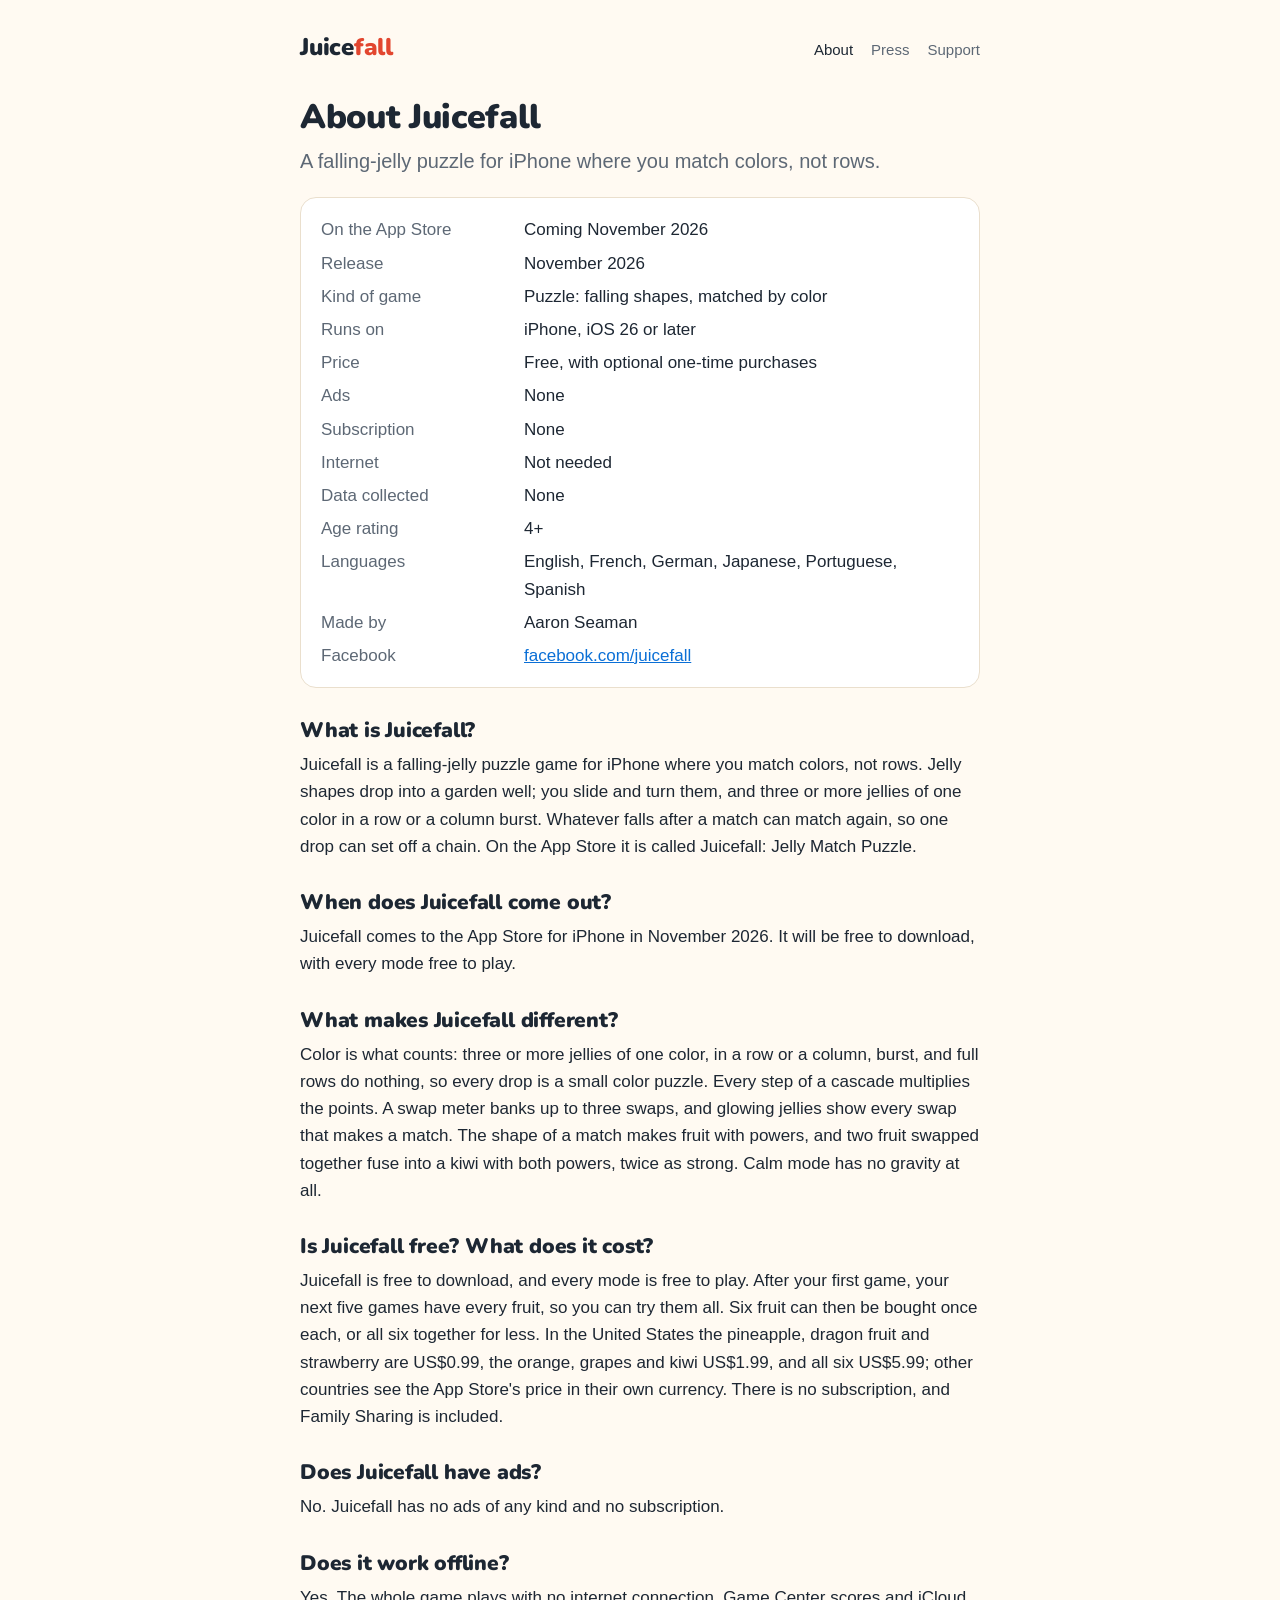
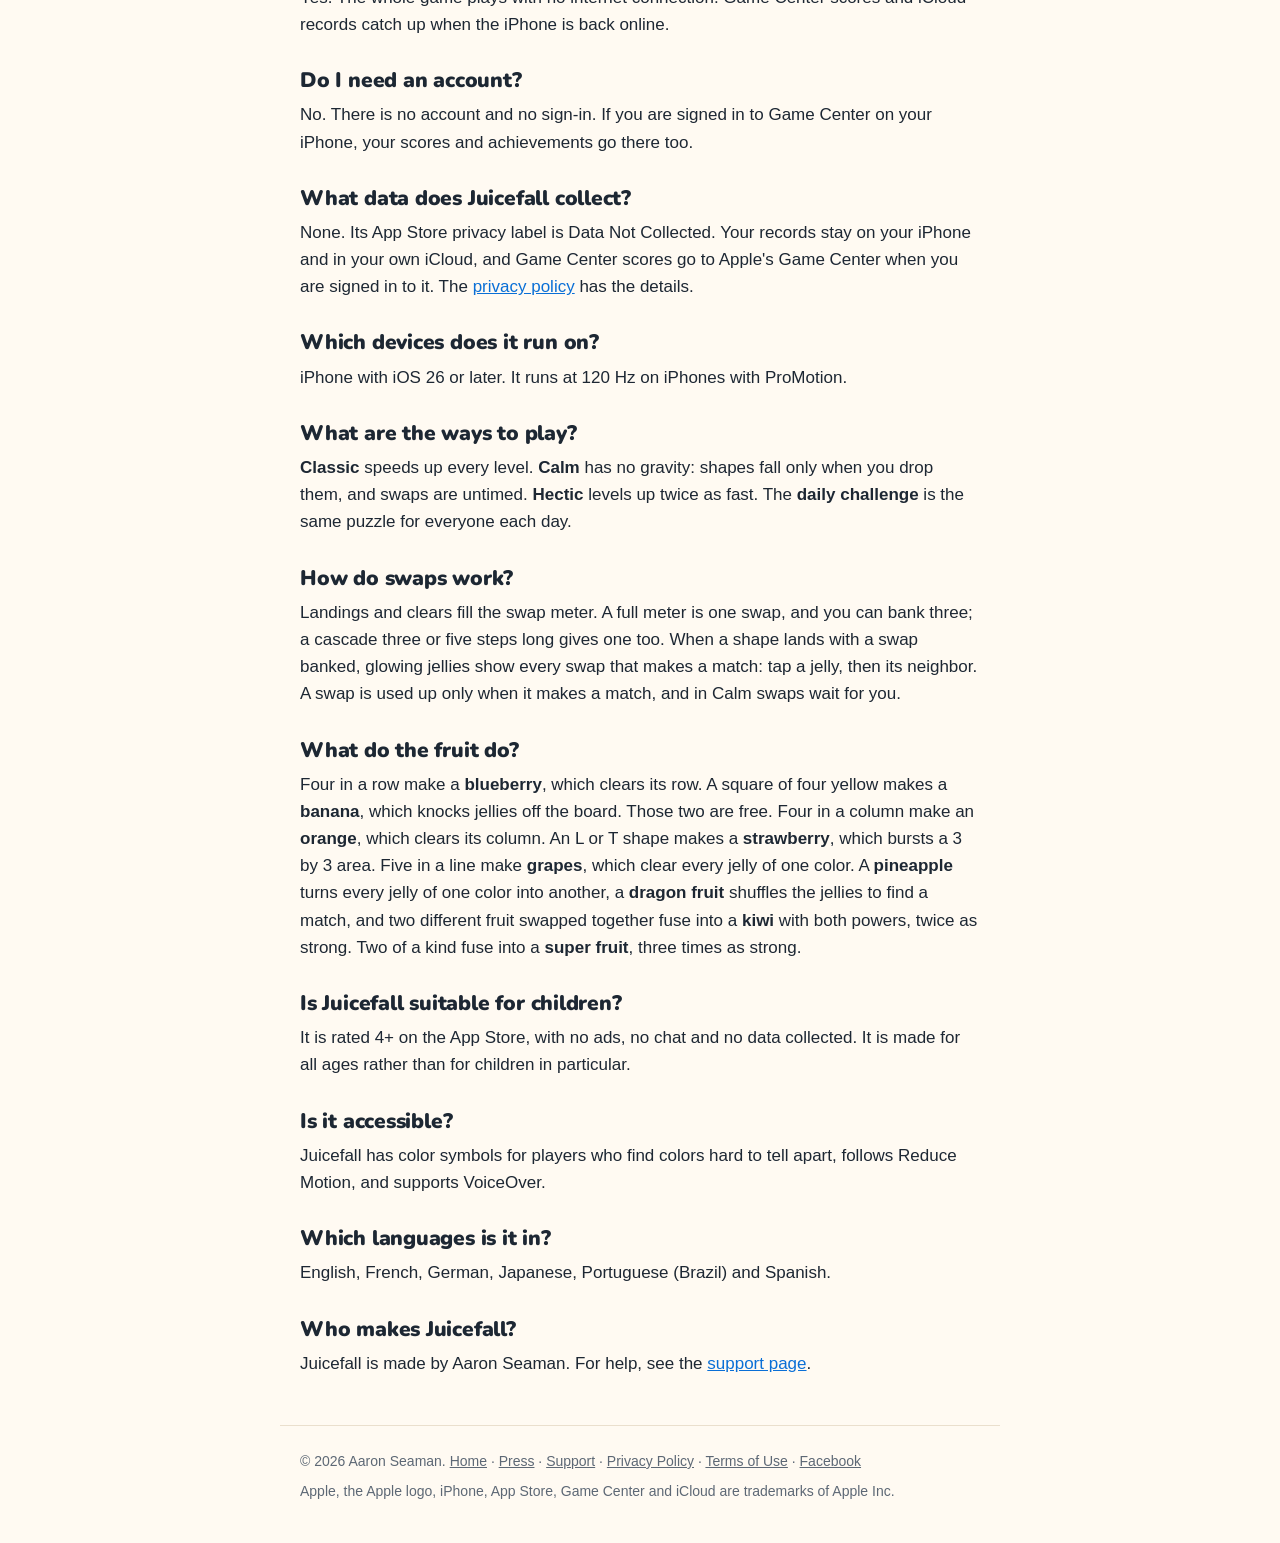
==== about.html @ 76c12485 "The Facebook Page, facebook.com/juicefall: in every footer, the fact sheets, llms.txt and the home p" ====
<!doctype html>
<html lang="en">
<head>
<meta charset="utf-8">
<meta name="viewport" content="width=device-width, initial-scale=1">
<title>About Juicefall: questions and answers</title>
<meta name="description" content="What Juicefall is, how it plays, when it comes out and what it costs: a falling-jelly puzzle for iPhone, coming November 2026. No ads, no subscription, no account, no data collected.">
<link rel="canonical" href="https://juicefall.com/about.html">
<meta name="apple-itunes-app" content="app-id=6823235878">
<meta property="og:type" content="article">
<meta property="og:site_name" content="Juicefall">
<meta property="og:title" content="About Juicefall: questions and answers">
<meta property="og:description" content="A falling-jelly puzzle for iPhone where you match colors, not rows. Free, no ads, no subscription, plays offline.">
<meta property="og:url" content="https://juicefall.com/about.html">
<meta property="og:image" content="https://juicefall.com/img/og.jpg">
<meta name="twitter:card" content="summary_large_image">
<link rel="icon" type="image/png" href="favicon.png">
<link rel="apple-touch-icon" href="apple-touch-icon.png">
<link rel="stylesheet" href="style.css">
<script type="application/ld+json">
{
  "@context": "https://schema.org",
  "@type": "FAQPage",
  "mainEntity": [
    { "@type": "Question", "name": "What is Juicefall?", "acceptedAnswer": { "@type": "Answer", "text": "Juicefall is a falling-jelly puzzle game for iPhone where you match colors, not rows. Jelly shapes drop into a garden well; you slide and turn them, and three or more jellies of one color in a row or a column burst. Whatever falls after a match can match again, so one drop can set off a chain. On the App Store it is called Juicefall: Jelly Match Puzzle." } },
    { "@type": "Question", "name": "When does Juicefall come out?", "acceptedAnswer": { "@type": "Answer", "text": "Juicefall comes to the App Store for iPhone in November 2026. It will be free to download, with every mode free to play." } },
    { "@type": "Question", "name": "What makes Juicefall different?", "acceptedAnswer": { "@type": "Answer", "text": "Color is what counts: three or more jellies of one color, in a row or a column, burst, and full rows do nothing, so every drop is a small color puzzle. Every step of a cascade multiplies the points. A swap meter banks up to three swaps, and glowing jellies show every swap that makes a match. The shape of a match makes fruit with powers, and two fruit swapped together fuse into a kiwi with both powers, twice as strong. Calm mode has no gravity at all." } },
    { "@type": "Question", "name": "Is Juicefall free? What does it cost?", "acceptedAnswer": { "@type": "Answer", "text": "Juicefall is free to download, and every mode is free to play. After your first game, your next five games have every fruit, so you can try them all. Six fruit can then be bought once each, or all six together for less. In the United States the pineapple, dragon fruit and strawberry are US$0.99, the orange, grapes and kiwi US$1.99, and all six US$5.99; other countries see the App Store's price in their own currency. There is no subscription, and Family Sharing is included." } },
    { "@type": "Question", "name": "Does Juicefall have ads?", "acceptedAnswer": { "@type": "Answer", "text": "No. Juicefall has no ads of any kind and no subscription." } },
    { "@type": "Question", "name": "Does it work offline?", "acceptedAnswer": { "@type": "Answer", "text": "Yes. The whole game plays with no internet connection. Game Center scores and iCloud records catch up when the iPhone is back online." } },
    { "@type": "Question", "name": "Do I need an account?", "acceptedAnswer": { "@type": "Answer", "text": "No. There is no account and no sign-in. If you are signed in to Game Center on your iPhone, your scores and achievements go there too." } },
    { "@type": "Question", "name": "What data does Juicefall collect?", "acceptedAnswer": { "@type": "Answer", "text": "None. Its App Store privacy label is Data Not Collected. Your records stay on your iPhone and in your own iCloud, and Game Center scores go to Apple's Game Center when you are signed in to it." } },
    { "@type": "Question", "name": "Which devices does it run on?", "acceptedAnswer": { "@type": "Answer", "text": "iPhone with iOS 26 or later. It runs at 120 Hz on iPhones with ProMotion." } },
    { "@type": "Question", "name": "What are the ways to play?", "acceptedAnswer": { "@type": "Answer", "text": "Classic speeds up every level. Calm has no gravity: shapes fall only when you drop them, and swaps are untimed. Hectic levels up twice as fast. The daily challenge is the same puzzle for everyone each day." } },
    { "@type": "Question", "name": "How do swaps work?", "acceptedAnswer": { "@type": "Answer", "text": "Landings and clears fill the swap meter. A full meter is one swap, and you can bank three; a cascade three or five steps long gives one too. When a shape lands with a swap banked, glowing jellies show every swap that makes a match: tap a jelly, then its neighbor. A swap is used up only when it makes a match, and in Calm swaps wait for you." } },
    { "@type": "Question", "name": "What do the fruit do?", "acceptedAnswer": { "@type": "Answer", "text": "Four in a row make a blueberry, which clears its row. A square of four yellow makes a banana, which knocks jellies off the board. Those two are free. Four in a column make an orange, which clears its column. An L or T shape makes a strawberry, which bursts a 3 by 3 area. Five in a line make grapes, which clear every jelly of one color. A pineapple turns every jelly of one color into another, a dragon fruit shuffles the jellies to find a match, and two different fruit swapped together fuse into a kiwi with both powers, twice as strong. Two of a kind fuse into a super fruit, three times as strong." } },
    { "@type": "Question", "name": "Is Juicefall suitable for children?", "acceptedAnswer": { "@type": "Answer", "text": "It is rated 4+ on the App Store, with no ads, no chat and no data collected. It is made for all ages rather than for children in particular." } },
    { "@type": "Question", "name": "Is it accessible?", "acceptedAnswer": { "@type": "Answer", "text": "Juicefall has color symbols for players who find colors hard to tell apart, follows Reduce Motion, and supports VoiceOver." } },
    { "@type": "Question", "name": "Which languages is it in?", "acceptedAnswer": { "@type": "Answer", "text": "English, French, German, Japanese, Portuguese (Brazil) and Spanish." } },
    { "@type": "Question", "name": "Who makes Juicefall?", "acceptedAnswer": { "@type": "Answer", "text": "Juicefall is made by Aaron Seaman. For help, see the support page at https://juicefall.com/support.html." } }
  ]
}
</script>
</head>
<body>
<header>
  <nav aria-label="Site">
    <a class="brand" href="./">Juice<span>fall</span></a>
    <a href="about.html" aria-current="page">About</a>
    <a href="press.html">Press</a>
    <a href="support.html">Support</a>
  </nav>
</header>
<main class="qa">
<h1>About Juicefall</h1>
<p class="lead">A falling-jelly puzzle for iPhone where you match colors, not rows.</p>

<div class="card">
  <dl class="sheet">
    <dt>On the App Store</dt><dd><span data-app-store="link">Coming November 2026</span></dd>
    <dt>Release</dt><dd>November 2026</dd>
    <dt>Kind of game</dt><dd>Puzzle: falling shapes, matched by color</dd>
    <dt>Runs on</dt><dd>iPhone, iOS 26 or later</dd>
    <dt>Price</dt><dd>Free, with optional one-time purchases</dd>
    <dt>Ads</dt><dd>None</dd>
    <dt>Subscription</dt><dd>None</dd>
    <dt>Internet</dt><dd>Not needed</dd>
    <dt>Data collected</dt><dd>None</dd>
    <dt>Age rating</dt><dd>4+</dd>
    <dt>Languages</dt><dd>English, French, German, Japanese, Portuguese, Spanish</dd>
    <dt>Made by</dt><dd>Aaron Seaman</dd>
    <dt>Facebook</dt><dd><a href="https://www.facebook.com/juicefall">facebook.com/juicefall</a></dd>
  </dl>
</div>

<h2>What is Juicefall?</h2>
<p>Juicefall is a falling-jelly puzzle game for iPhone where you match colors, not rows. Jelly shapes drop into a garden well; you slide and turn them, and three or more jellies of one color in a row or a column burst. Whatever falls after a match can match again, so one drop can set off a chain. On the App Store it is called Juicefall: Jelly Match Puzzle.</p>

<h2>When does Juicefall come out?</h2>
<p>Juicefall comes to the App Store for iPhone in November 2026. It will be free to download, with every mode free to play.</p>

<h2>What makes Juicefall different?</h2>
<p>Color is what counts: three or more jellies of one color, in a row or a column, burst, and full rows do nothing, so every drop is a small color puzzle. Every step of a cascade multiplies the points. A swap meter banks up to three swaps, and glowing jellies show every swap that makes a match. The shape of a match makes fruit with powers, and two fruit swapped together fuse into a kiwi with both powers, twice as strong. Calm mode has no gravity at all.</p>

<h2>Is Juicefall free? What does it cost?</h2>
<p>Juicefall is free to download, and every mode is free to play. After your first game, your next five games have every fruit, so you can try them all. Six fruit can then be bought once each, or all six together for less. In the United States the pineapple, dragon fruit and strawberry are US$0.99, the orange, grapes and kiwi US$1.99, and all six US$5.99; other countries see the App Store's price in their own currency. There is no subscription, and Family Sharing is included.</p>

<h2>Does Juicefall have ads?</h2>
<p>No. Juicefall has no ads of any kind and no subscription.</p>

<h2>Does it work offline?</h2>
<p>Yes. The whole game plays with no internet connection. Game Center scores and iCloud records catch up when the iPhone is back online.</p>

<h2>Do I need an account?</h2>
<p>No. There is no account and no sign-in. If you are signed in to Game Center on your iPhone, your scores and achievements go there too.</p>

<h2>What data does Juicefall collect?</h2>
<p>None. Its App Store privacy label is Data Not Collected. Your records stay on your iPhone and in your own iCloud, and Game Center scores go to Apple's Game Center when you are signed in to it. The <a href="privacy.html">privacy policy</a> has the details.</p>

<h2>Which devices does it run on?</h2>
<p>iPhone with iOS 26 or later. It runs at 120 Hz on iPhones with ProMotion.</p>

<h2>What are the ways to play?</h2>
<p><strong>Classic</strong> speeds up every level. <strong>Calm</strong> has no gravity: shapes fall only when you drop them, and swaps are untimed. <strong>Hectic</strong> levels up twice as fast. The <strong>daily challenge</strong> is the same puzzle for everyone each day.</p>

<h2>How do swaps work?</h2>
<p>Landings and clears fill the swap meter. A full meter is one swap, and you can bank three; a cascade three or five steps long gives one too. When a shape lands with a swap banked, glowing jellies show every swap that makes a match: tap a jelly, then its neighbor. A swap is used up only when it makes a match, and in Calm swaps wait for you.</p>

<h2>What do the fruit do?</h2>
<p>Four in a row make a <strong>blueberry</strong>, which clears its row. A square of four yellow makes a <strong>banana</strong>, which knocks jellies off the board. Those two are free. Four in a column make an <strong>orange</strong>, which clears its column. An L or T shape makes a <strong>strawberry</strong>, which bursts a 3 by 3 area. Five in a line make <strong>grapes</strong>, which clear every jelly of one color. A <strong>pineapple</strong> turns every jelly of one color into another, a <strong>dragon fruit</strong> shuffles the jellies to find a match, and two different fruit swapped together fuse into a <strong>kiwi</strong> with both powers, twice as strong. Two of a kind fuse into a <strong>super fruit</strong>, three times as strong.</p>

<h2>Is Juicefall suitable for children?</h2>
<p>It is rated 4+ on the App Store, with no ads, no chat and no data collected. It is made for all ages rather than for children in particular.</p>

<h2>Is it accessible?</h2>
<p>Juicefall has color symbols for players who find colors hard to tell apart, follows Reduce Motion, and supports VoiceOver.</p>

<h2>Which languages is it in?</h2>
<p>English, French, German, Japanese, Portuguese (Brazil) and Spanish.</p>

<h2>Who makes Juicefall?</h2>
<p>Juicefall is made by Aaron Seaman. For help, see the <a href="support.html">support page</a>.</p>
</main>
<footer>
  <p>&copy; 2026 Aaron Seaman. <a href="./">Home</a> · <a href="press.html">Press</a> · <a href="support.html">Support</a> · <a href="privacy.html">Privacy Policy</a> · <a href="terms.html">Terms of Use</a> · <a href="https://www.facebook.com/juicefall">Facebook</a></p>
  <p>Apple, the Apple logo, iPhone, App Store, Game Center and iCloud are trademarks of Apple Inc.</p>
</footer>
<script src="app-store.js"></script>
</body>
</html>
---- style.css ----
@font-face {
  font-family: "Nunito";
  font-weight: 800;
  font-display: swap;
  src: url("fonts/nunito-extrabold.woff") format("woff");
}
@font-face {
  font-family: "Nunito";
  font-weight: 900;
  font-display: swap;
  src: url("fonts/nunito-black.woff") format("woff");
}
:root {
  --bg: #fffaf2;
  --card: #ffffff;
  --ink: #1d2733;
  --muted: #5d6875;
  --line: #eadfcd;
  --accent: #e2462f;
  --accent-2: #f39a1f;
  --link: #0a6fd6;
  --button-ink: #ffffff;
  --sky: #d9ecff;
  --shadow: 0 10px 30px rgba(60, 40, 10, 0.12);
  --display: "Nunito", -apple-system, BlinkMacSystemFont, "SF Pro Rounded", "Helvetica Neue", Arial, sans-serif;
}
@media (prefers-color-scheme: dark) {
  :root {
    --bg: #14181d;
    --card: #1c2229;
    --ink: #eef1f4;
    --muted: #a3adb8;
    --line: #2c343d;
    --accent: #ff6a52;
    --accent-2: #ffb347;
    --link: #6cb6ff;
    --button-ink: #0d1b2a;
    --sky: #1a2633;
    --shadow: 0 10px 30px rgba(0, 0, 0, 0.4);
  }
}
* { box-sizing: border-box; }
html { -webkit-text-size-adjust: 100%; }
body {
  margin: 0;
  background: var(--bg);
  color: var(--ink);
  font: 17px/1.6 -apple-system, BlinkMacSystemFont, "SF Pro Text", "Helvetica Neue", Arial, sans-serif;
}
img, video { max-width: 100%; height: auto; display: block; }
header, main, footer { max-width: 720px; margin: 0 auto; padding: 0 20px; }
header { padding-top: 28px; }
nav { display: flex; flex-wrap: wrap; align-items: baseline; gap: 6px 18px; font-size: 15px; }
nav a { color: var(--muted); text-decoration: none; }
nav a:hover, nav a[aria-current="page"] { color: var(--ink); }
.brand {
  font-family: var(--display);
  font-weight: 900;
  font-size: 24px;
  letter-spacing: -0.01em;
  color: var(--ink);
  text-decoration: none;
  margin-right: auto;
}
.brand span { color: var(--accent); }
main { padding-top: 24px; padding-bottom: 40px; }
h1, h2, h3 { font-family: var(--display); font-weight: 900; letter-spacing: -0.01em; text-wrap: balance; }
h1 { font-size: 34px; line-height: 1.15; margin: 8px 0 6px; }
h2 { font-size: 24px; line-height: 1.2; margin: 34px 0 8px; }
h3 { font-size: 19px; line-height: 1.25; margin: 0 0 4px; font-weight: 800; }
p, li { margin: 8px 0; }
ul { padding-left: 22px; }
a { color: var(--link); }
.date { color: var(--muted); font-size: 15px; margin-top: 0; }
.lead { font-size: 20px; color: var(--muted); }
.card {
  background: var(--card);
  border: 1px solid var(--line);
  border-radius: 16px;
  padding: 18px 20px;
  margin: 20px 0;
}
.button {
  display: inline-block;
  padding: 12px 20px;
  border-radius: 999px;
  background: var(--link);
  color: var(--button-ink);
  font-weight: 700;
  text-decoration: none;
}

/* The home page */
.home main { max-width: 1080px; padding-top: 16px; }
.hero-art {
  border-radius: 24px;
  overflow: hidden;
  box-shadow: var(--shadow);
  aspect-ratio: 3840 / 1646;
  background: var(--sky);
}
.hero-art img { width: 100%; height: 100%; object-fit: cover; }
.pitch { max-width: 720px; margin: 28px auto 0; text-align: center; }
.pitch h1 { font-size: 48px; margin-bottom: 10px; }
.pitch h1 em {
  font-style: normal;
  background: linear-gradient(90deg, var(--accent), var(--accent-2));
  -webkit-background-clip: text;
  background-clip: text;
  color: transparent;
}
.pitch .lead { margin: 0 auto; max-width: 600px; }
.get { display: flex; flex-direction: column; align-items: center; gap: 10px; margin: 24px 0 8px; }
.badge { display: inline-block; line-height: 0; }
.badge img { height: 54px; width: auto; }
.badge .on-dark { display: none; }
@media (prefers-color-scheme: dark) {
  .badge .on-light { display: none; }
  .badge .on-dark { display: block; }
}
.soon {
  display: inline-flex;
  flex-direction: column;
  align-items: center;
  padding: 7px 22px 8px;
  border-radius: 12px;
  border: 1px solid #a6a6a6;
  background: #000;
  color: #fff;
  line-height: 1.15;
  text-decoration: none;
}
.soon small { font-size: 12px; letter-spacing: 0.02em; }
.soon strong { font-family: var(--display); font-weight: 900; font-size: 22px; }
@media (prefers-color-scheme: dark) {
  .soon { background: #fff; color: #000; }
}
.facts { color: var(--muted); font-size: 15px; margin: 0; }

.shots {
  display: flex;
  gap: 14px;
  overflow-x: auto;
  scroll-snap-type: x mandatory;
  padding: 8px 20px 18px;
  margin: 36px -20px 0;
  scrollbar-width: thin;
}
.shots figure { margin: 0; flex: 0 0 220px; scroll-snap-align: start; }
.shots img { width: 220px; height: auto; aspect-ratio: 1320 / 2868; border-radius: 18px; box-shadow: var(--shadow); background: var(--sky); }
.shots figcaption { position: absolute; width: 1px; height: 1px; overflow: hidden; clip: rect(0 0 0 0); }

.split { display: grid; grid-template-columns: 300px 1fr; gap: 40px; align-items: center; max-width: 900px; margin: 56px auto 0; }
.phone {
  border-radius: 34px;
  overflow: hidden;
  box-shadow: var(--shadow);
  aspect-ratio: 886 / 1920;
  background: #000;
}
.phone video { width: 100%; height: 100%; object-fit: cover; }
.split h2 { margin-top: 0; font-size: 30px; }

.features { display: grid; grid-template-columns: repeat(3, 1fr); gap: 16px; max-width: 900px; margin: 56px auto 0; }
.features .card { margin: 0; }
.features p { margin: 0; color: var(--muted); font-size: 16px; }

.promise { max-width: 720px; margin: 56px auto 0; text-align: center; }
.promise h2 { font-size: 30px; margin-top: 0; }
.more { text-align: center; margin: 28px 0 0; }

/* Questions and answers, the press kit */
.qa h2 { font-size: 21px; margin-top: 30px; }
.qa h2 + p { margin-top: 4px; }
dl.sheet { display: grid; grid-template-columns: 11em 1fr; gap: 6px 16px; margin: 0; }
dl.sheet dt { color: var(--muted); }
dl.sheet dd { margin: 0; }
.downloads { display: grid; grid-template-columns: repeat(auto-fill, minmax(104px, 1fr)); gap: 12px; }
.downloads a { color: var(--ink); text-decoration: none; font-size: 14px; }
.downloads img { width: 100%; aspect-ratio: 3 / 4; object-fit: cover; object-position: top; border-radius: 12px; margin-bottom: 6px; background: var(--sky); }
blockquote { margin: 12px 0; padding: 4px 0 4px 16px; border-left: 3px solid var(--accent-2); }

footer {
  border-top: 1px solid var(--line);
  padding-top: 16px;
  padding-bottom: 32px;
  color: var(--muted);
  font-size: 14px;
}
.home footer { max-width: 1080px; margin-top: 56px; }
footer a { color: var(--muted); }

@media (max-width: 760px) {
  .split { grid-template-columns: 1fr; gap: 24px; margin-top: 40px; }
  .phone { width: 240px; margin: 0 auto; }
  .split h2 { font-size: 26px; }
  .features { grid-template-columns: 1fr; margin-top: 40px; }
}
@media (max-width: 480px) {
  .pitch h1 { font-size: 36px; }
  h1 { font-size: 28px; }
  .hero-art { border-radius: 16px; margin: 0 -8px; }
  .shots figure { flex-basis: 180px; }
  .shots img { width: 180px; }
  dl.sheet { grid-template-columns: 1fr; gap: 0; }
  dl.sheet dd { margin-bottom: 8px; }
}
@media (prefers-reduced-motion: reduce) {
  .shots { scroll-behavior: auto; }
}
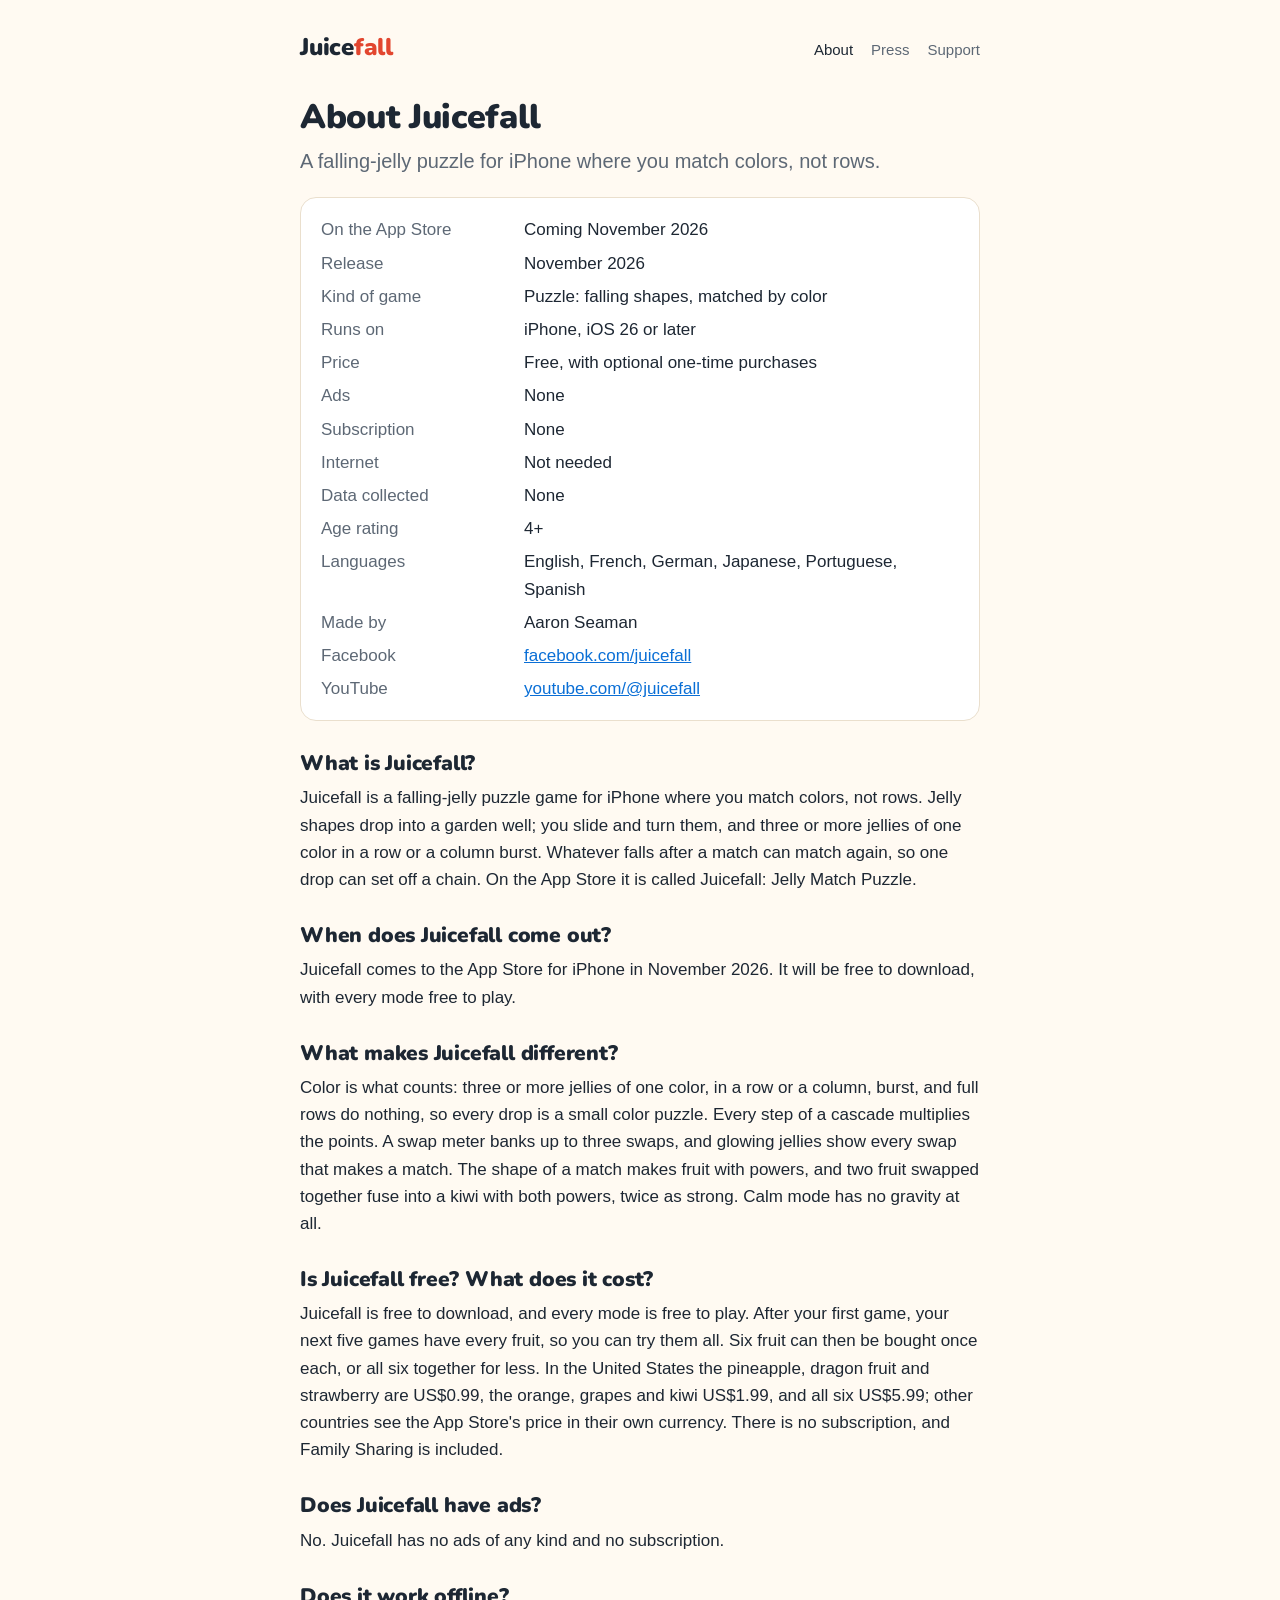
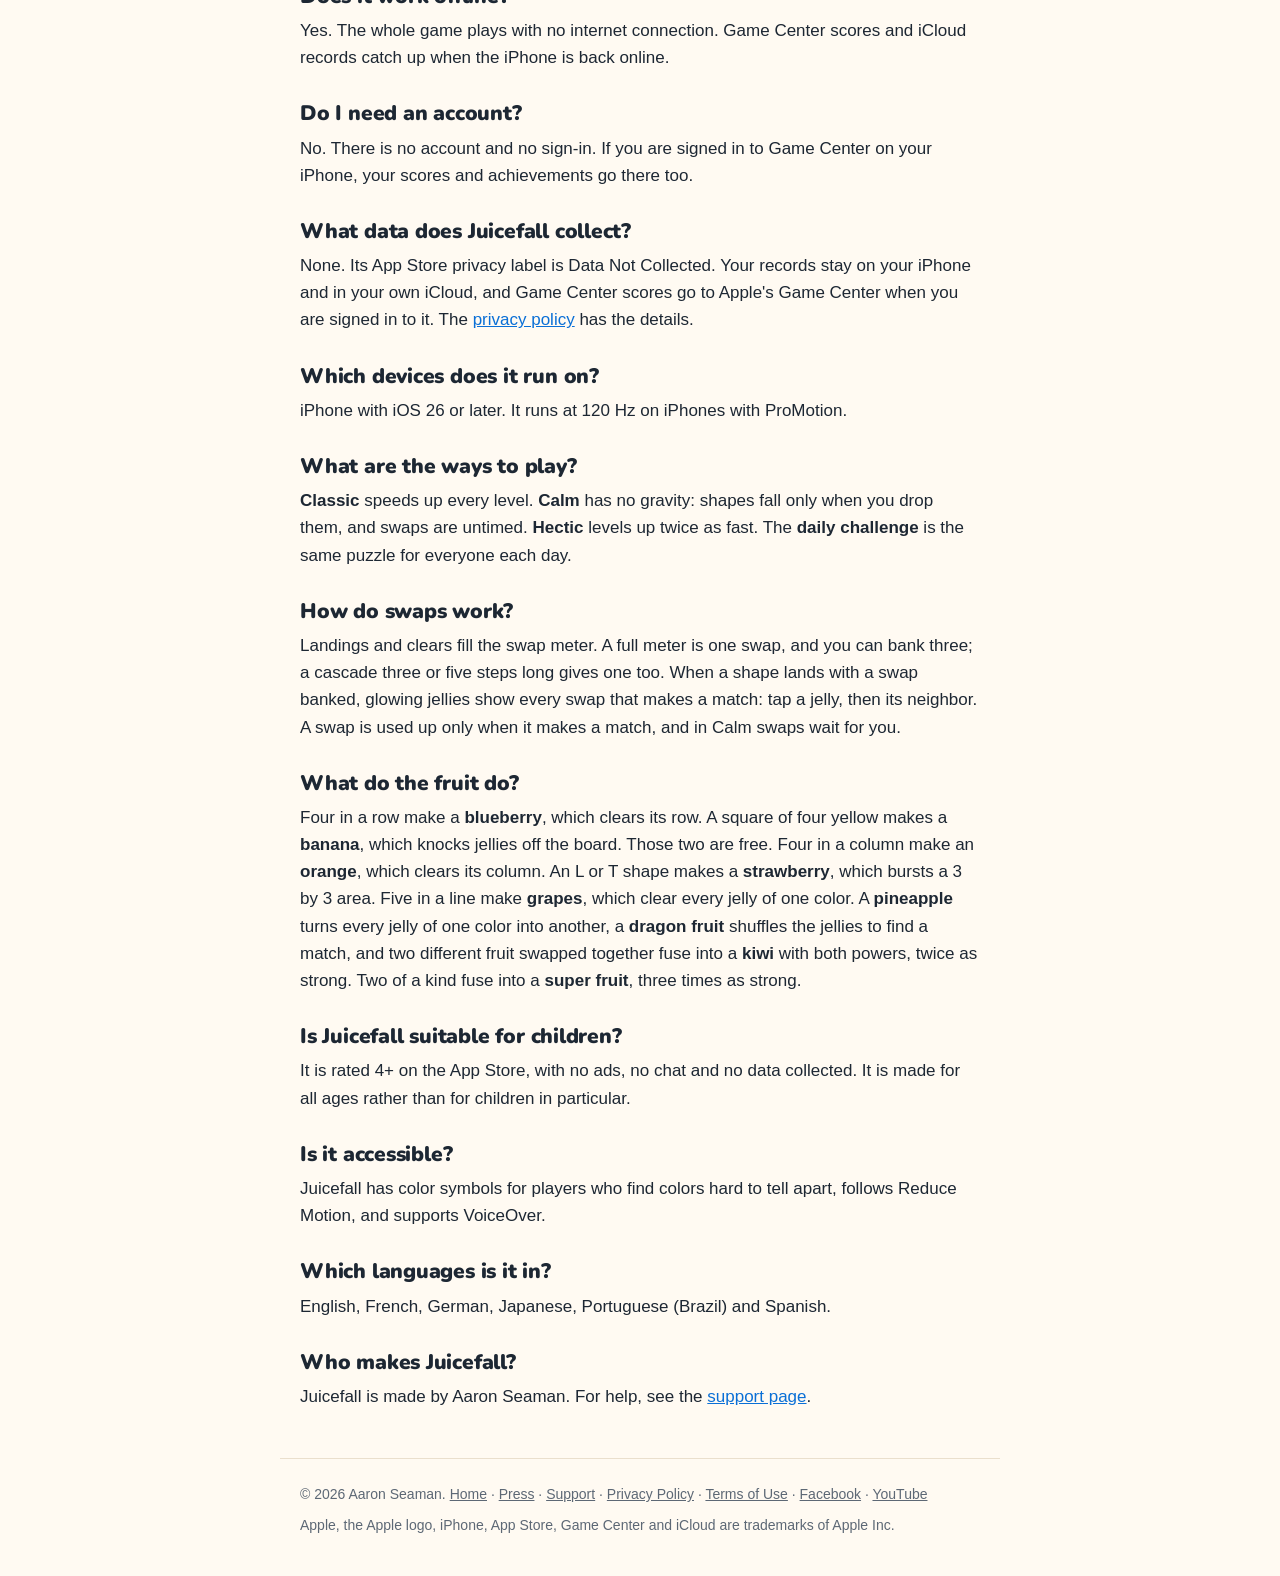
==== commit 226327e2: "The YouTube channel, youtube.com/@juicefall: in every footer, the fact sheets, llms.txt and the home" ====
--- a/about.html
+++ b/about.html
@@ -70,6 +70,7 @@
     <dt>Languages</dt><dd>English, French, German, Japanese, Portuguese, Spanish</dd>
     <dt>Made by</dt><dd>Aaron Seaman</dd>
     <dt>Facebook</dt><dd><a href="https://www.facebook.com/juicefall">facebook.com/juicefall</a></dd>
+    <dt>YouTube</dt><dd><a href="https://www.youtube.com/@juicefall">youtube.com/@juicefall</a></dd>
   </dl>
 </div>
 
@@ -122,7 +123,7 @@
 <p>Juicefall is made by Aaron Seaman. For help, see the <a href="support.html">support page</a>.</p>
 </main>
 <footer>
-  <p>&copy; 2026 Aaron Seaman. <a href="./">Home</a> · <a href="press.html">Press</a> · <a href="support.html">Support</a> · <a href="privacy.html">Privacy Policy</a> · <a href="terms.html">Terms of Use</a> · <a href="https://www.facebook.com/juicefall">Facebook</a></p>
+  <p>&copy; 2026 Aaron Seaman. <a href="./">Home</a> · <a href="press.html">Press</a> · <a href="support.html">Support</a> · <a href="privacy.html">Privacy Policy</a> · <a href="terms.html">Terms of Use</a> · <a href="https://www.facebook.com/juicefall">Facebook</a> · <a href="https://www.youtube.com/@juicefall">YouTube</a></p>
   <p>Apple, the Apple logo, iPhone, App Store, Game Center and iCloud are trademarks of Apple Inc.</p>
 </footer>
 <script src="app-store.js"></script>
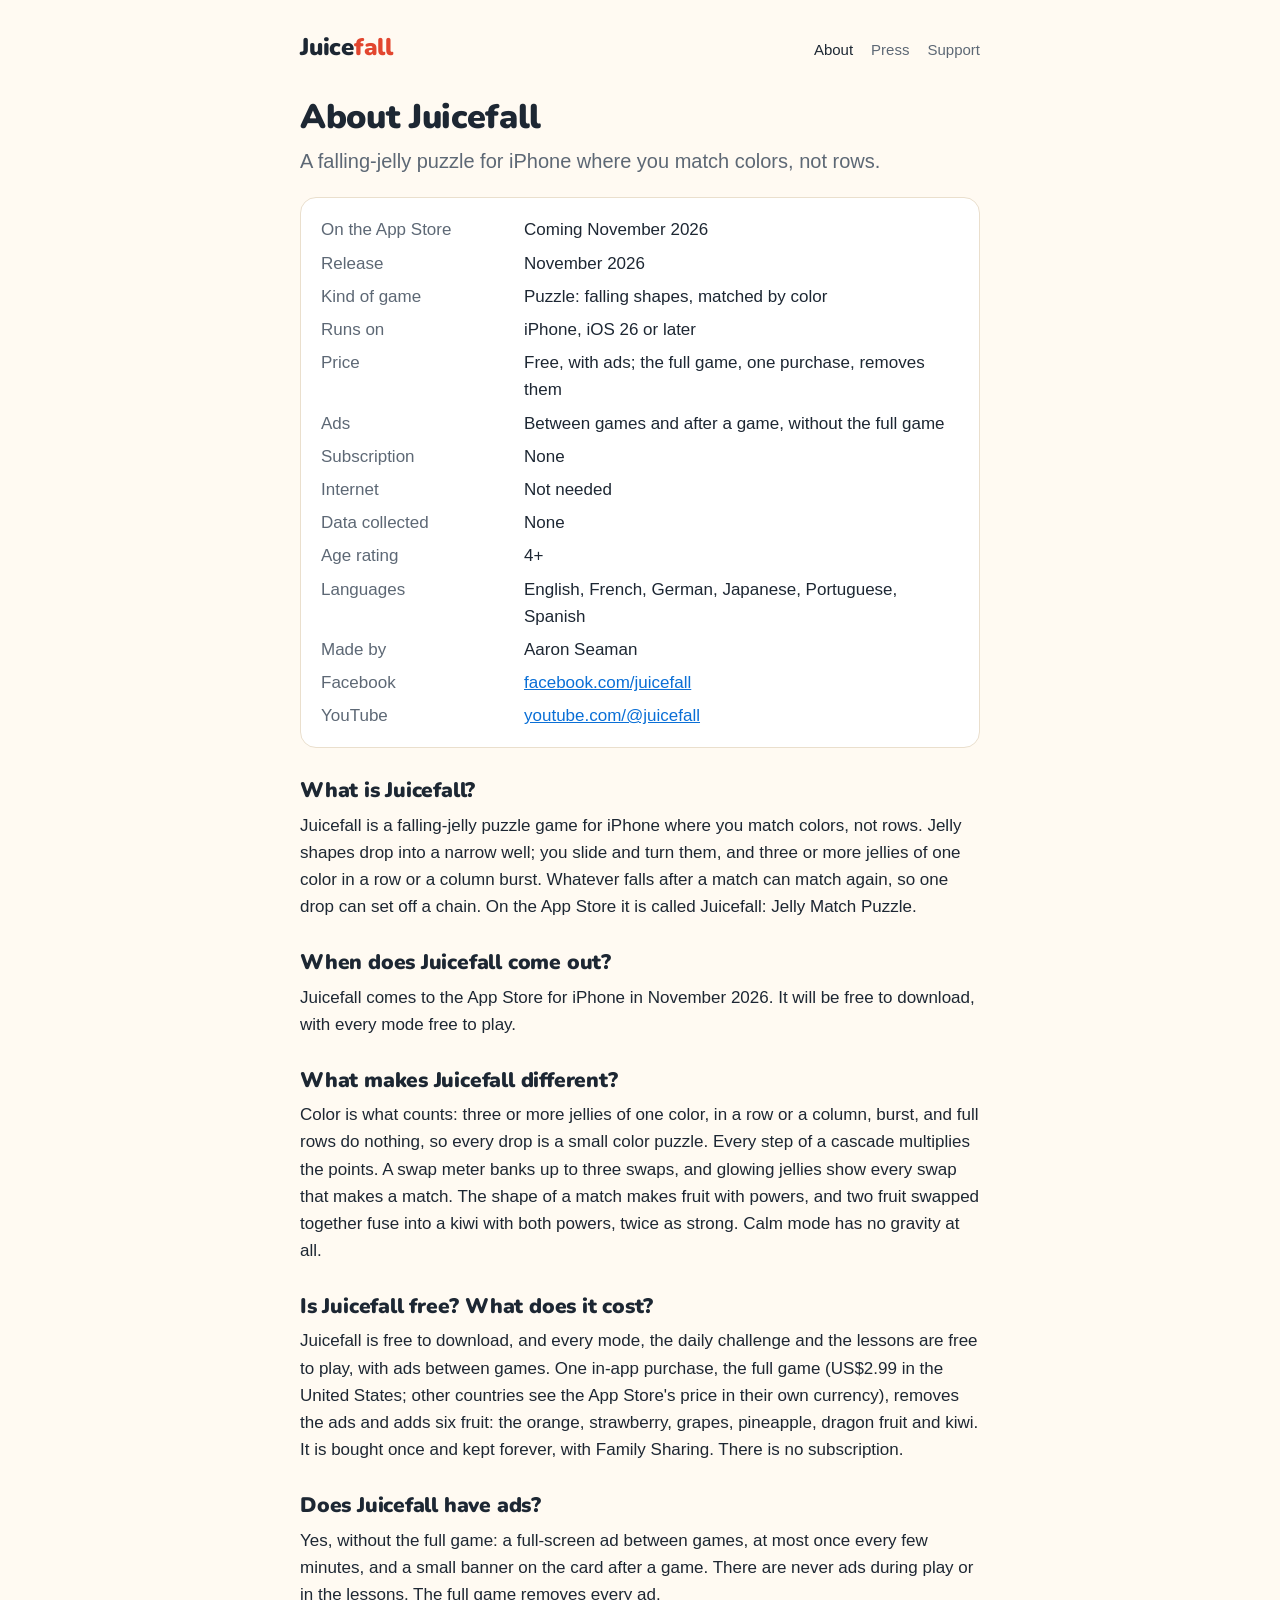
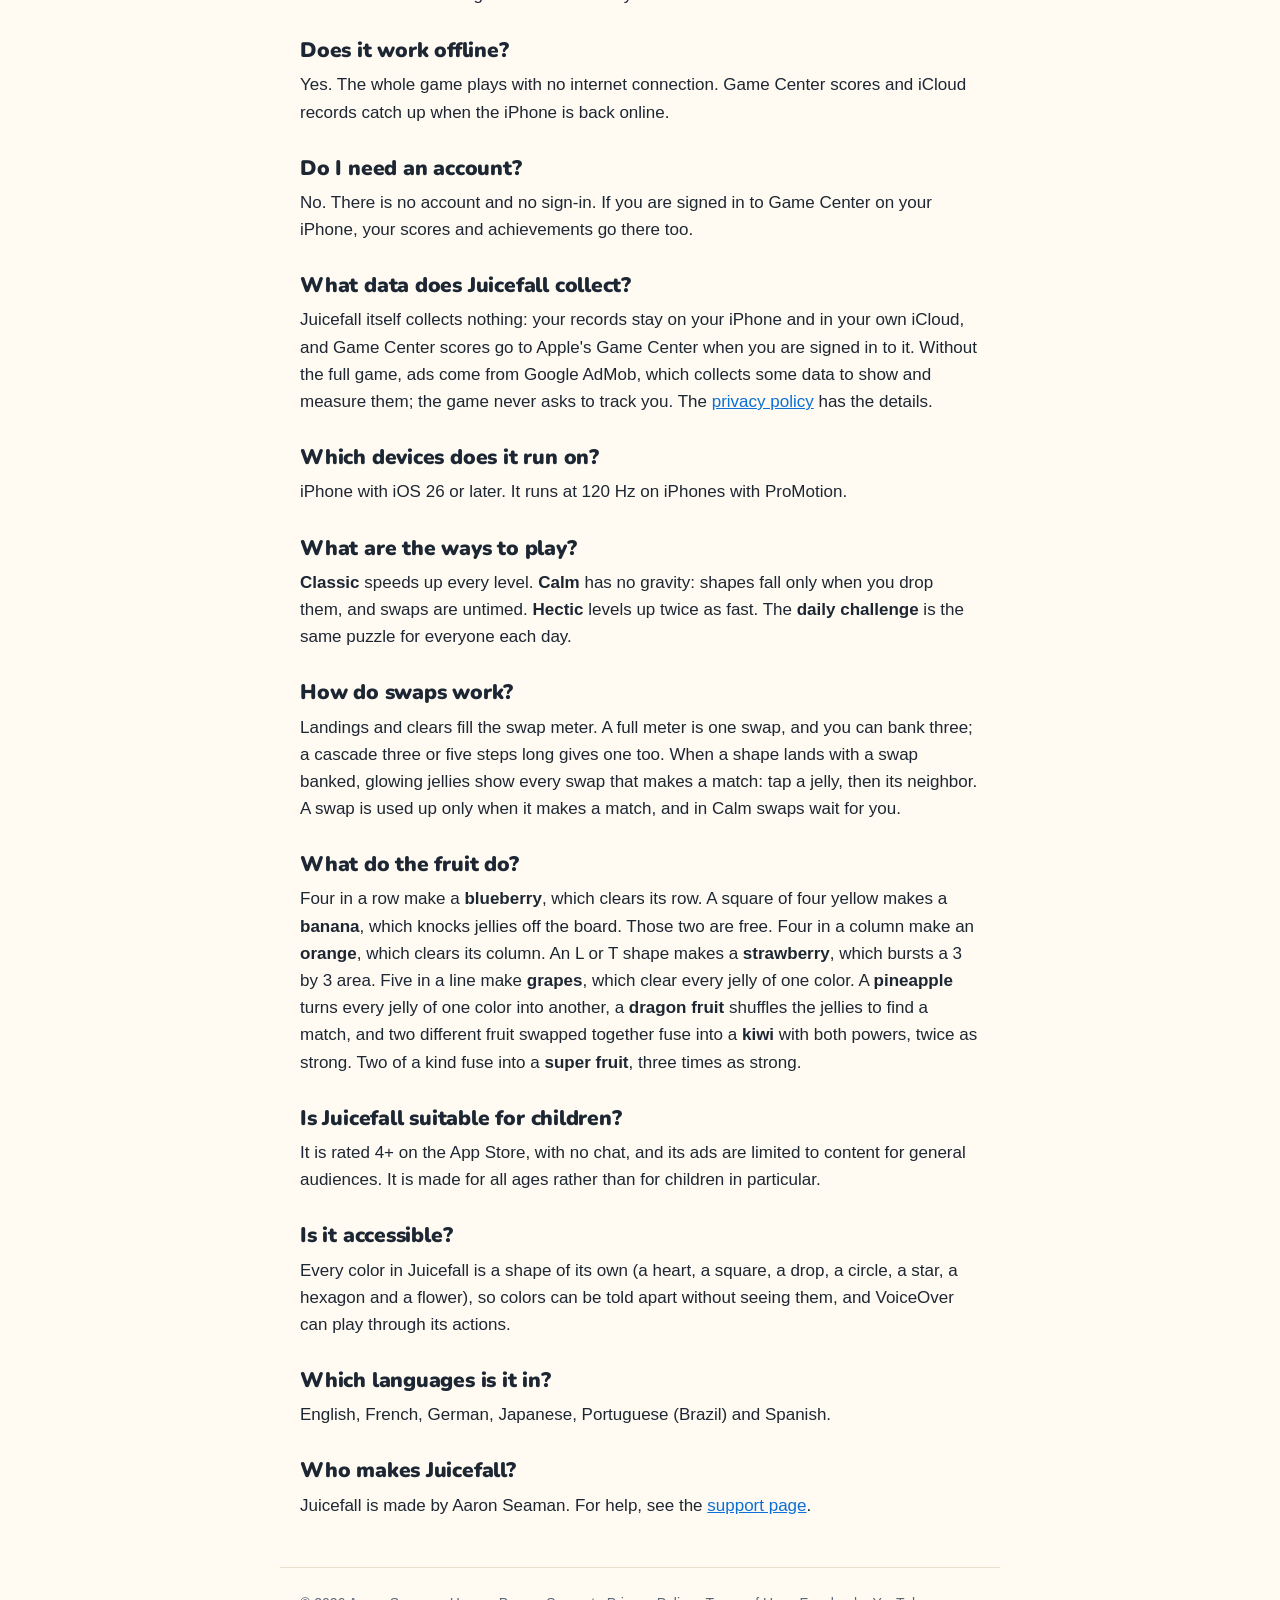
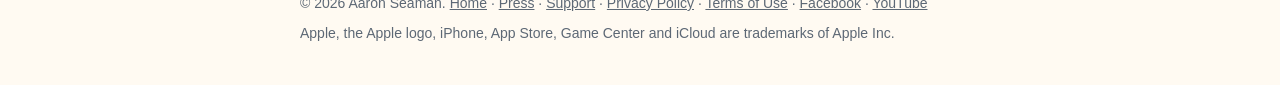
==== commit f556b801: "The full game and ads: one US$2.99 purchase that removes the ads and adds six fruit; no "no ads" any" ====
--- a/about.html
+++ b/about.html
@@ -4,13 +4,13 @@
 <meta charset="utf-8">
 <meta name="viewport" content="width=device-width, initial-scale=1">
 <title>About Juicefall: questions and answers</title>
-<meta name="description" content="What Juicefall is, how it plays, when it comes out and what it costs: a falling-jelly puzzle for iPhone, coming November 2026. No ads, no subscription, no account, no data collected.">
+<meta name="description" content="What Juicefall is, how it plays, when it comes out and what it costs: a falling-jelly puzzle for iPhone, coming November 2026. Free with ads, one purchase for the full game, no subscription, no account.">
 <link rel="canonical" href="https://juicefall.com/about.html">
 <meta name="apple-itunes-app" content="app-id=6823235878">
 <meta property="og:type" content="article">
 <meta property="og:site_name" content="Juicefall">
 <meta property="og:title" content="About Juicefall: questions and answers">
-<meta property="og:description" content="A falling-jelly puzzle for iPhone where you match colors, not rows. Free, no ads, no subscription, plays offline.">
+<meta property="og:description" content="A falling-jelly puzzle for iPhone where you match colors, not rows. Free, no subscription, plays offline.">
 <meta property="og:url" content="https://juicefall.com/about.html">
 <meta property="og:image" content="https://juicefall.com/img/og.jpg">
 <meta name="twitter:card" content="summary_large_image">
@@ -22,20 +22,20 @@
   "@context": "https://schema.org",
   "@type": "FAQPage",
   "mainEntity": [
-    { "@type": "Question", "name": "What is Juicefall?", "acceptedAnswer": { "@type": "Answer", "text": "Juicefall is a falling-jelly puzzle game for iPhone where you match colors, not rows. Jelly shapes drop into a garden well; you slide and turn them, and three or more jellies of one color in a row or a column burst. Whatever falls after a match can match again, so one drop can set off a chain. On the App Store it is called Juicefall: Jelly Match Puzzle." } },
+    { "@type": "Question", "name": "What is Juicefall?", "acceptedAnswer": { "@type": "Answer", "text": "Juicefall is a falling-jelly puzzle game for iPhone where you match colors, not rows. Jelly shapes drop into a narrow well; you slide and turn them, and three or more jellies of one color in a row or a column burst. Whatever falls after a match can match again, so one drop can set off a chain. On the App Store it is called Juicefall: Jelly Match Puzzle." } },
     { "@type": "Question", "name": "When does Juicefall come out?", "acceptedAnswer": { "@type": "Answer", "text": "Juicefall comes to the App Store for iPhone in November 2026. It will be free to download, with every mode free to play." } },
     { "@type": "Question", "name": "What makes Juicefall different?", "acceptedAnswer": { "@type": "Answer", "text": "Color is what counts: three or more jellies of one color, in a row or a column, burst, and full rows do nothing, so every drop is a small color puzzle. Every step of a cascade multiplies the points. A swap meter banks up to three swaps, and glowing jellies show every swap that makes a match. The shape of a match makes fruit with powers, and two fruit swapped together fuse into a kiwi with both powers, twice as strong. Calm mode has no gravity at all." } },
-    { "@type": "Question", "name": "Is Juicefall free? What does it cost?", "acceptedAnswer": { "@type": "Answer", "text": "Juicefall is free to download, and every mode is free to play. After your first game, your next five games have every fruit, so you can try them all. Six fruit can then be bought once each, or all six together for less. In the United States the pineapple, dragon fruit and strawberry are US$0.99, the orange, grapes and kiwi US$1.99, and all six US$5.99; other countries see the App Store's price in their own currency. There is no subscription, and Family Sharing is included." } },
-    { "@type": "Question", "name": "Does Juicefall have ads?", "acceptedAnswer": { "@type": "Answer", "text": "No. Juicefall has no ads of any kind and no subscription." } },
+    { "@type": "Question", "name": "Is Juicefall free? What does it cost?", "acceptedAnswer": { "@type": "Answer", "text": "Juicefall is free to download, and every mode, the daily challenge and the lessons are free to play, with ads between games. One in-app purchase, the full game (US$2.99 in the United States; other countries see the App Store's price in their own currency), removes the ads and adds six fruit: the orange, strawberry, grapes, pineapple, dragon fruit and kiwi. It is bought once and kept forever, with Family Sharing. There is no subscription." } },
+    { "@type": "Question", "name": "Does Juicefall have ads?", "acceptedAnswer": { "@type": "Answer", "text": "Yes, without the full game: a full-screen ad between games, at most once every few minutes, and a small banner on the card after a game. There are never ads during play or in the lessons. The full game removes every ad." } },
     { "@type": "Question", "name": "Does it work offline?", "acceptedAnswer": { "@type": "Answer", "text": "Yes. The whole game plays with no internet connection. Game Center scores and iCloud records catch up when the iPhone is back online." } },
     { "@type": "Question", "name": "Do I need an account?", "acceptedAnswer": { "@type": "Answer", "text": "No. There is no account and no sign-in. If you are signed in to Game Center on your iPhone, your scores and achievements go there too." } },
-    { "@type": "Question", "name": "What data does Juicefall collect?", "acceptedAnswer": { "@type": "Answer", "text": "None. Its App Store privacy label is Data Not Collected. Your records stay on your iPhone and in your own iCloud, and Game Center scores go to Apple's Game Center when you are signed in to it." } },
+    { "@type": "Question", "name": "What data does Juicefall collect?", "acceptedAnswer": { "@type": "Answer", "text": "Juicefall itself collects nothing: your records stay on your iPhone and in your own iCloud, and Game Center scores go to Apple's Game Center when you are signed in to it. Without the full game, ads come from Google AdMob, which collects some data to show and measure them; the game never asks to track you." } },
     { "@type": "Question", "name": "Which devices does it run on?", "acceptedAnswer": { "@type": "Answer", "text": "iPhone with iOS 26 or later. It runs at 120 Hz on iPhones with ProMotion." } },
     { "@type": "Question", "name": "What are the ways to play?", "acceptedAnswer": { "@type": "Answer", "text": "Classic speeds up every level. Calm has no gravity: shapes fall only when you drop them, and swaps are untimed. Hectic levels up twice as fast. The daily challenge is the same puzzle for everyone each day." } },
     { "@type": "Question", "name": "How do swaps work?", "acceptedAnswer": { "@type": "Answer", "text": "Landings and clears fill the swap meter. A full meter is one swap, and you can bank three; a cascade three or five steps long gives one too. When a shape lands with a swap banked, glowing jellies show every swap that makes a match: tap a jelly, then its neighbor. A swap is used up only when it makes a match, and in Calm swaps wait for you." } },
     { "@type": "Question", "name": "What do the fruit do?", "acceptedAnswer": { "@type": "Answer", "text": "Four in a row make a blueberry, which clears its row. A square of four yellow makes a banana, which knocks jellies off the board. Those two are free. Four in a column make an orange, which clears its column. An L or T shape makes a strawberry, which bursts a 3 by 3 area. Five in a line make grapes, which clear every jelly of one color. A pineapple turns every jelly of one color into another, a dragon fruit shuffles the jellies to find a match, and two different fruit swapped together fuse into a kiwi with both powers, twice as strong. Two of a kind fuse into a super fruit, three times as strong." } },
-    { "@type": "Question", "name": "Is Juicefall suitable for children?", "acceptedAnswer": { "@type": "Answer", "text": "It is rated 4+ on the App Store, with no ads, no chat and no data collected. It is made for all ages rather than for children in particular." } },
-    { "@type": "Question", "name": "Is it accessible?", "acceptedAnswer": { "@type": "Answer", "text": "Juicefall has color symbols for players who find colors hard to tell apart, follows Reduce Motion, and supports VoiceOver." } },
+    { "@type": "Question", "name": "Is Juicefall suitable for children?", "acceptedAnswer": { "@type": "Answer", "text": "It is rated 4+ on the App Store, with no chat, and its ads are limited to content for general audiences. It is made for all ages rather than for children in particular." } },
+    { "@type": "Question", "name": "Is it accessible?", "acceptedAnswer": { "@type": "Answer", "text": "Every color in Juicefall is a shape of its own (a heart, a square, a drop, a circle, a star, a hexagon and a flower), so colors can be told apart without seeing them, and VoiceOver can play through its actions." } },
     { "@type": "Question", "name": "Which languages is it in?", "acceptedAnswer": { "@type": "Answer", "text": "English, French, German, Japanese, Portuguese (Brazil) and Spanish." } },
     { "@type": "Question", "name": "Who makes Juicefall?", "acceptedAnswer": { "@type": "Answer", "text": "Juicefall is made by Aaron Seaman. For help, see the support page at https://juicefall.com/support.html." } }
   ]
@@ -61,8 +61,8 @@
     <dt>Release</dt><dd>November 2026</dd>
     <dt>Kind of game</dt><dd>Puzzle: falling shapes, matched by color</dd>
     <dt>Runs on</dt><dd>iPhone, iOS 26 or later</dd>
-    <dt>Price</dt><dd>Free, with optional one-time purchases</dd>
-    <dt>Ads</dt><dd>None</dd>
+    <dt>Price</dt><dd>Free, with ads; the full game, one purchase, removes them</dd>
+    <dt>Ads</dt><dd>Between games and after a game, without the full game</dd>
     <dt>Subscription</dt><dd>None</dd>
     <dt>Internet</dt><dd>Not needed</dd>
     <dt>Data collected</dt><dd>None</dd>
@@ -75,7 +75,7 @@
 </div>
 
 <h2>What is Juicefall?</h2>
-<p>Juicefall is a falling-jelly puzzle game for iPhone where you match colors, not rows. Jelly shapes drop into a garden well; you slide and turn them, and three or more jellies of one color in a row or a column burst. Whatever falls after a match can match again, so one drop can set off a chain. On the App Store it is called Juicefall: Jelly Match Puzzle.</p>
+<p>Juicefall is a falling-jelly puzzle game for iPhone where you match colors, not rows. Jelly shapes drop into a narrow well; you slide and turn them, and three or more jellies of one color in a row or a column burst. Whatever falls after a match can match again, so one drop can set off a chain. On the App Store it is called Juicefall: Jelly Match Puzzle.</p>
 
 <h2>When does Juicefall come out?</h2>
 <p>Juicefall comes to the App Store for iPhone in November 2026. It will be free to download, with every mode free to play.</p>
@@ -84,10 +84,10 @@
 <p>Color is what counts: three or more jellies of one color, in a row or a column, burst, and full rows do nothing, so every drop is a small color puzzle. Every step of a cascade multiplies the points. A swap meter banks up to three swaps, and glowing jellies show every swap that makes a match. The shape of a match makes fruit with powers, and two fruit swapped together fuse into a kiwi with both powers, twice as strong. Calm mode has no gravity at all.</p>
 
 <h2>Is Juicefall free? What does it cost?</h2>
-<p>Juicefall is free to download, and every mode is free to play. After your first game, your next five games have every fruit, so you can try them all. Six fruit can then be bought once each, or all six together for less. In the United States the pineapple, dragon fruit and strawberry are US$0.99, the orange, grapes and kiwi US$1.99, and all six US$5.99; other countries see the App Store's price in their own currency. There is no subscription, and Family Sharing is included.</p>
+<p>Juicefall is free to download, and every mode, the daily challenge and the lessons are free to play, with ads between games. One in-app purchase, the full game (US$2.99 in the United States; other countries see the App Store's price in their own currency), removes the ads and adds six fruit: the orange, strawberry, grapes, pineapple, dragon fruit and kiwi. It is bought once and kept forever, with Family Sharing. There is no subscription.</p>
 
 <h2>Does Juicefall have ads?</h2>
-<p>No. Juicefall has no ads of any kind and no subscription.</p>
+<p>Yes, without the full game: a full-screen ad between games, at most once every few minutes, and a small banner on the card after a game. There are never ads during play or in the lessons. The full game removes every ad.</p>
 
 <h2>Does it work offline?</h2>
 <p>Yes. The whole game plays with no internet connection. Game Center scores and iCloud records catch up when the iPhone is back online.</p>
@@ -96,7 +96,7 @@
 <p>No. There is no account and no sign-in. If you are signed in to Game Center on your iPhone, your scores and achievements go there too.</p>
 
 <h2>What data does Juicefall collect?</h2>
-<p>None. Its App Store privacy label is Data Not Collected. Your records stay on your iPhone and in your own iCloud, and Game Center scores go to Apple's Game Center when you are signed in to it. The <a href="privacy.html">privacy policy</a> has the details.</p>
+<p>Juicefall itself collects nothing: your records stay on your iPhone and in your own iCloud, and Game Center scores go to Apple's Game Center when you are signed in to it. Without the full game, ads come from Google AdMob, which collects some data to show and measure them; the game never asks to track you. The <a href="privacy.html">privacy policy</a> has the details.</p>
 
 <h2>Which devices does it run on?</h2>
 <p>iPhone with iOS 26 or later. It runs at 120 Hz on iPhones with ProMotion.</p>
@@ -111,10 +111,10 @@
 <p>Four in a row make a <strong>blueberry</strong>, which clears its row. A square of four yellow makes a <strong>banana</strong>, which knocks jellies off the board. Those two are free. Four in a column make an <strong>orange</strong>, which clears its column. An L or T shape makes a <strong>strawberry</strong>, which bursts a 3 by 3 area. Five in a line make <strong>grapes</strong>, which clear every jelly of one color. A <strong>pineapple</strong> turns every jelly of one color into another, a <strong>dragon fruit</strong> shuffles the jellies to find a match, and two different fruit swapped together fuse into a <strong>kiwi</strong> with both powers, twice as strong. Two of a kind fuse into a <strong>super fruit</strong>, three times as strong.</p>
 
 <h2>Is Juicefall suitable for children?</h2>
-<p>It is rated 4+ on the App Store, with no ads, no chat and no data collected. It is made for all ages rather than for children in particular.</p>
+<p>It is rated 4+ on the App Store, with no chat, and its ads are limited to content for general audiences. It is made for all ages rather than for children in particular.</p>
 
 <h2>Is it accessible?</h2>
-<p>Juicefall has color symbols for players who find colors hard to tell apart, follows Reduce Motion, and supports VoiceOver.</p>
+<p>Every color in Juicefall is a shape of its own (a heart, a square, a drop, a circle, a star, a hexagon and a flower), so colors can be told apart without seeing them, and VoiceOver can play through its actions.</p>
 
 <h2>Which languages is it in?</h2>
 <p>English, French, German, Japanese, Portuguese (Brazil) and Spanish.</p>
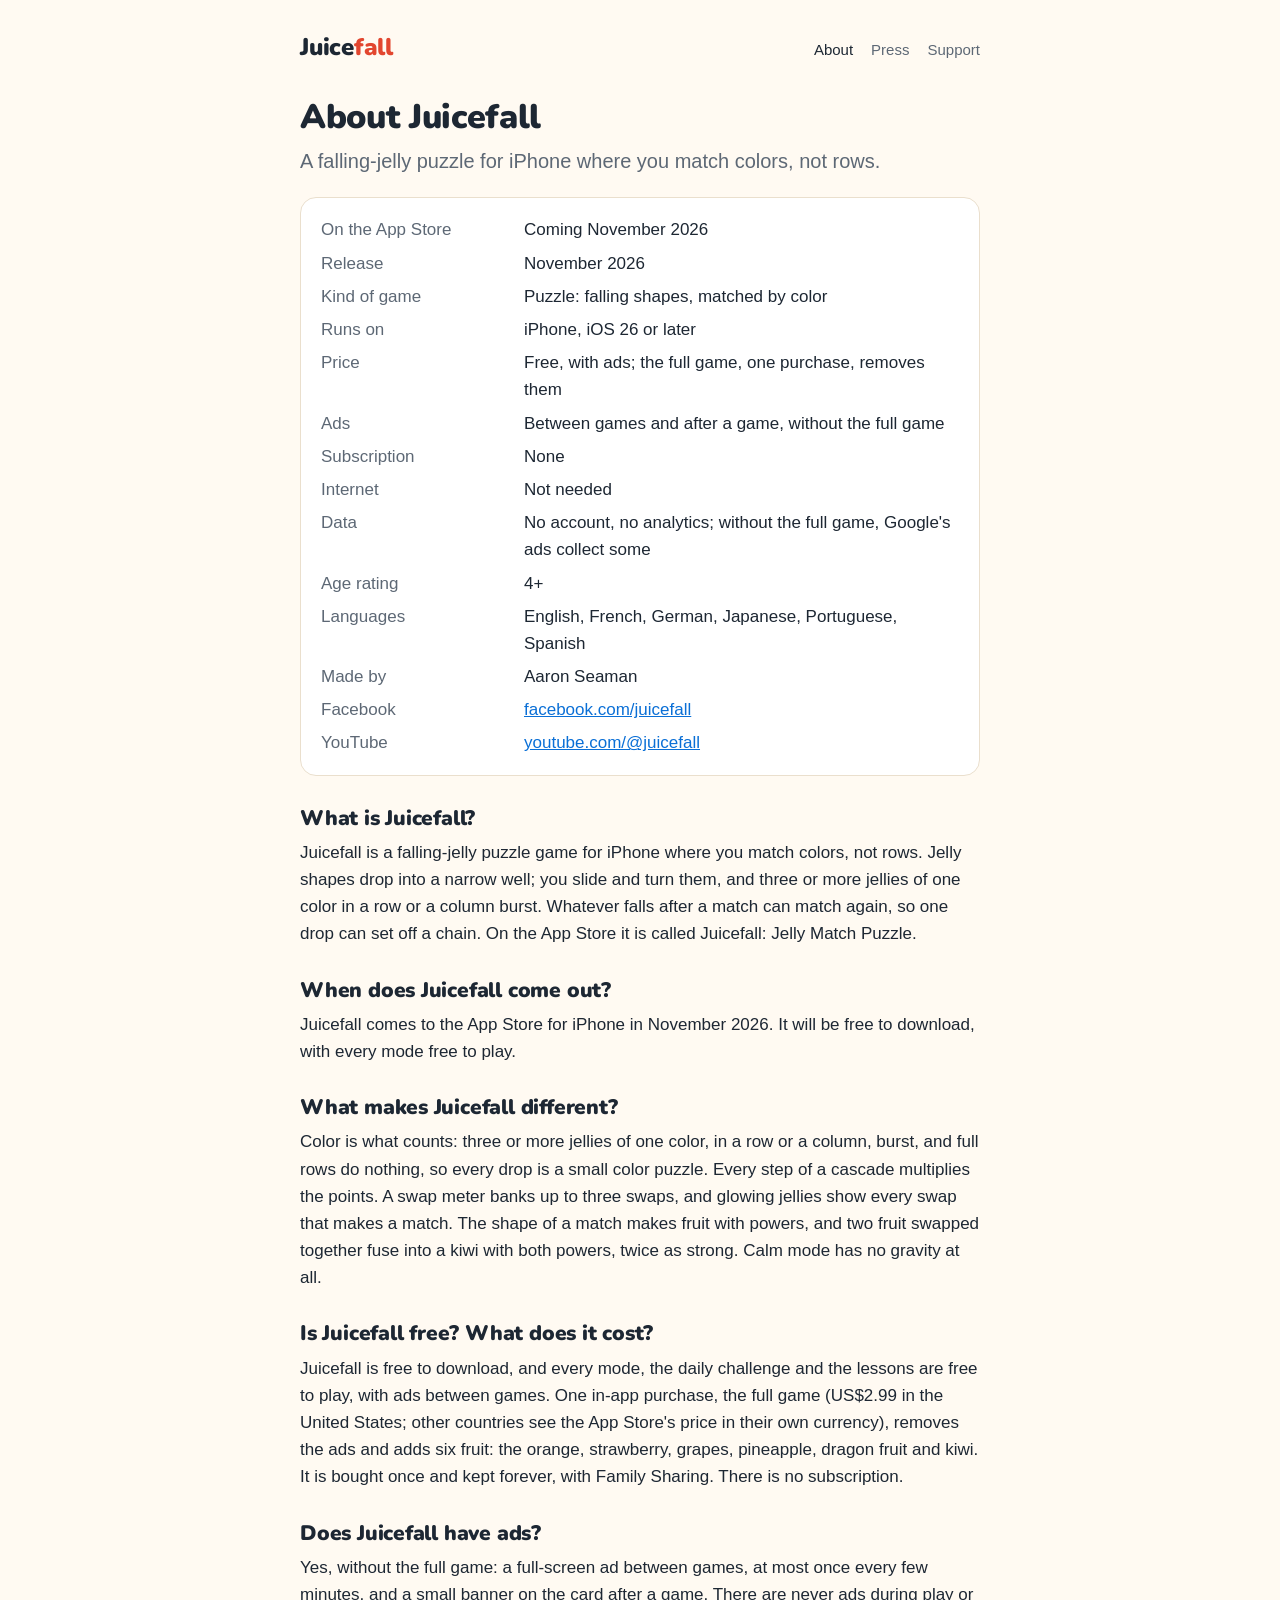
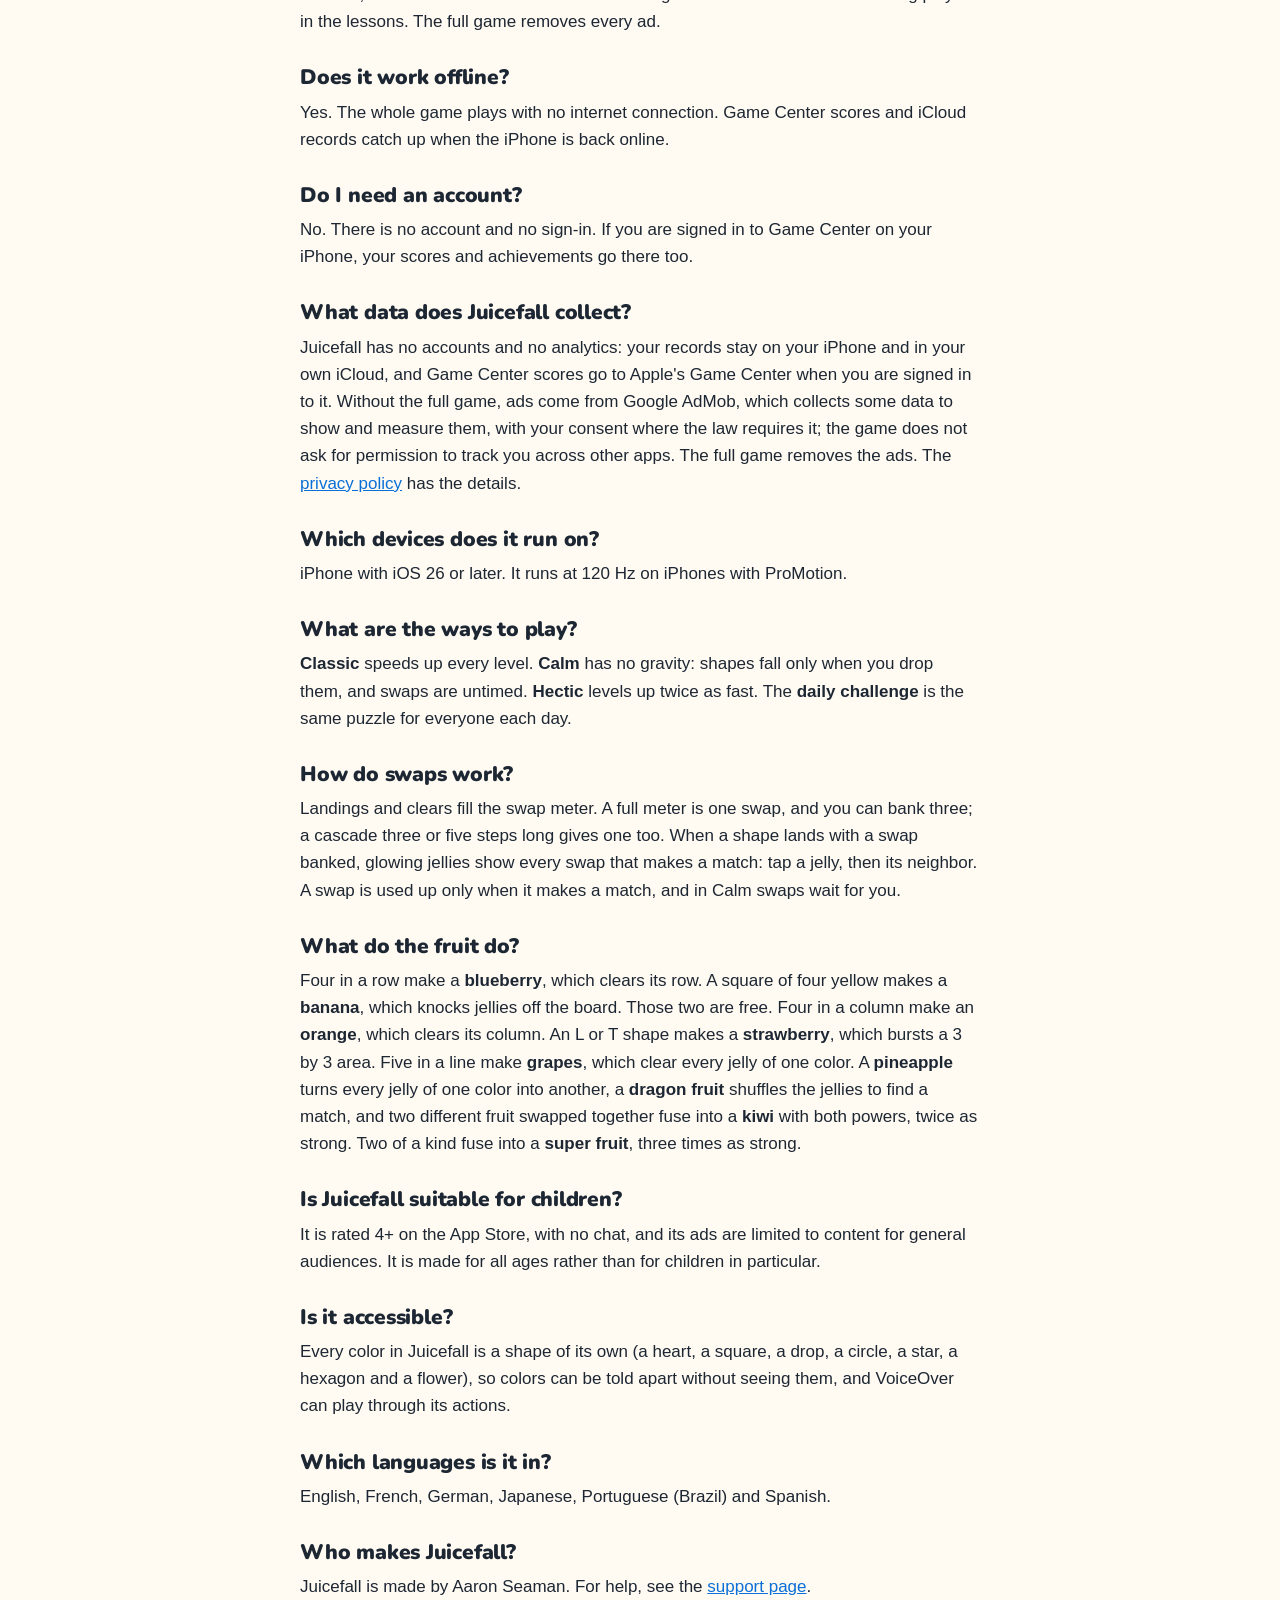
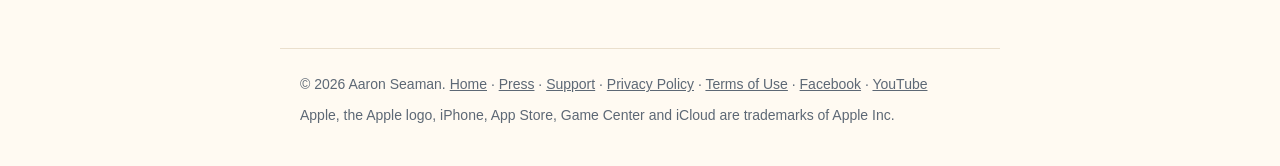
==== commit bd1380fd: "Build 16's copy: the 28 October privacy text with Report an ad, no "no tracking" or "collects nothin" ====
--- a/about.html
+++ b/about.html
@@ -29,7 +29,7 @@
     { "@type": "Question", "name": "Does Juicefall have ads?", "acceptedAnswer": { "@type": "Answer", "text": "Yes, without the full game: a full-screen ad between games, at most once every few minutes, and a small banner on the card after a game. There are never ads during play or in the lessons. The full game removes every ad." } },
     { "@type": "Question", "name": "Does it work offline?", "acceptedAnswer": { "@type": "Answer", "text": "Yes. The whole game plays with no internet connection. Game Center scores and iCloud records catch up when the iPhone is back online." } },
     { "@type": "Question", "name": "Do I need an account?", "acceptedAnswer": { "@type": "Answer", "text": "No. There is no account and no sign-in. If you are signed in to Game Center on your iPhone, your scores and achievements go there too." } },
-    { "@type": "Question", "name": "What data does Juicefall collect?", "acceptedAnswer": { "@type": "Answer", "text": "Juicefall itself collects nothing: your records stay on your iPhone and in your own iCloud, and Game Center scores go to Apple's Game Center when you are signed in to it. Without the full game, ads come from Google AdMob, which collects some data to show and measure them; the game never asks to track you." } },
+    { "@type": "Question", "name": "What data does Juicefall collect?", "acceptedAnswer": { "@type": "Answer", "text": "Juicefall has no accounts and no analytics: your records stay on your iPhone and in your own iCloud, and Game Center scores go to Apple's Game Center when you are signed in to it. Without the full game, ads come from Google AdMob, which collects some data to show and measure them, with your consent where the law requires it; the game does not ask for permission to track you across other apps. The full game removes the ads." } },
     { "@type": "Question", "name": "Which devices does it run on?", "acceptedAnswer": { "@type": "Answer", "text": "iPhone with iOS 26 or later. It runs at 120 Hz on iPhones with ProMotion." } },
     { "@type": "Question", "name": "What are the ways to play?", "acceptedAnswer": { "@type": "Answer", "text": "Classic speeds up every level. Calm has no gravity: shapes fall only when you drop them, and swaps are untimed. Hectic levels up twice as fast. The daily challenge is the same puzzle for everyone each day." } },
     { "@type": "Question", "name": "How do swaps work?", "acceptedAnswer": { "@type": "Answer", "text": "Landings and clears fill the swap meter. A full meter is one swap, and you can bank three; a cascade three or five steps long gives one too. When a shape lands with a swap banked, glowing jellies show every swap that makes a match: tap a jelly, then its neighbor. A swap is used up only when it makes a match, and in Calm swaps wait for you." } },
@@ -65,7 +65,7 @@
     <dt>Ads</dt><dd>Between games and after a game, without the full game</dd>
     <dt>Subscription</dt><dd>None</dd>
     <dt>Internet</dt><dd>Not needed</dd>
-    <dt>Data collected</dt><dd>None</dd>
+    <dt>Data</dt><dd>No account, no analytics; without the full game, Google's ads collect some</dd>
     <dt>Age rating</dt><dd>4+</dd>
     <dt>Languages</dt><dd>English, French, German, Japanese, Portuguese, Spanish</dd>
     <dt>Made by</dt><dd>Aaron Seaman</dd>
@@ -96,7 +96,7 @@
 <p>No. There is no account and no sign-in. If you are signed in to Game Center on your iPhone, your scores and achievements go there too.</p>
 
 <h2>What data does Juicefall collect?</h2>
-<p>Juicefall itself collects nothing: your records stay on your iPhone and in your own iCloud, and Game Center scores go to Apple's Game Center when you are signed in to it. Without the full game, ads come from Google AdMob, which collects some data to show and measure them; the game never asks to track you. The <a href="privacy.html">privacy policy</a> has the details.</p>
+<p>Juicefall has no accounts and no analytics: your records stay on your iPhone and in your own iCloud, and Game Center scores go to Apple's Game Center when you are signed in to it. Without the full game, ads come from Google AdMob, which collects some data to show and measure them, with your consent where the law requires it; the game does not ask for permission to track you across other apps. The full game removes the ads. The <a href="privacy.html">privacy policy</a> has the details.</p>
 
 <h2>Which devices does it run on?</h2>
 <p>iPhone with iOS 26 or later. It runs at 120 Hz on iPhones with ProMotion.</p>
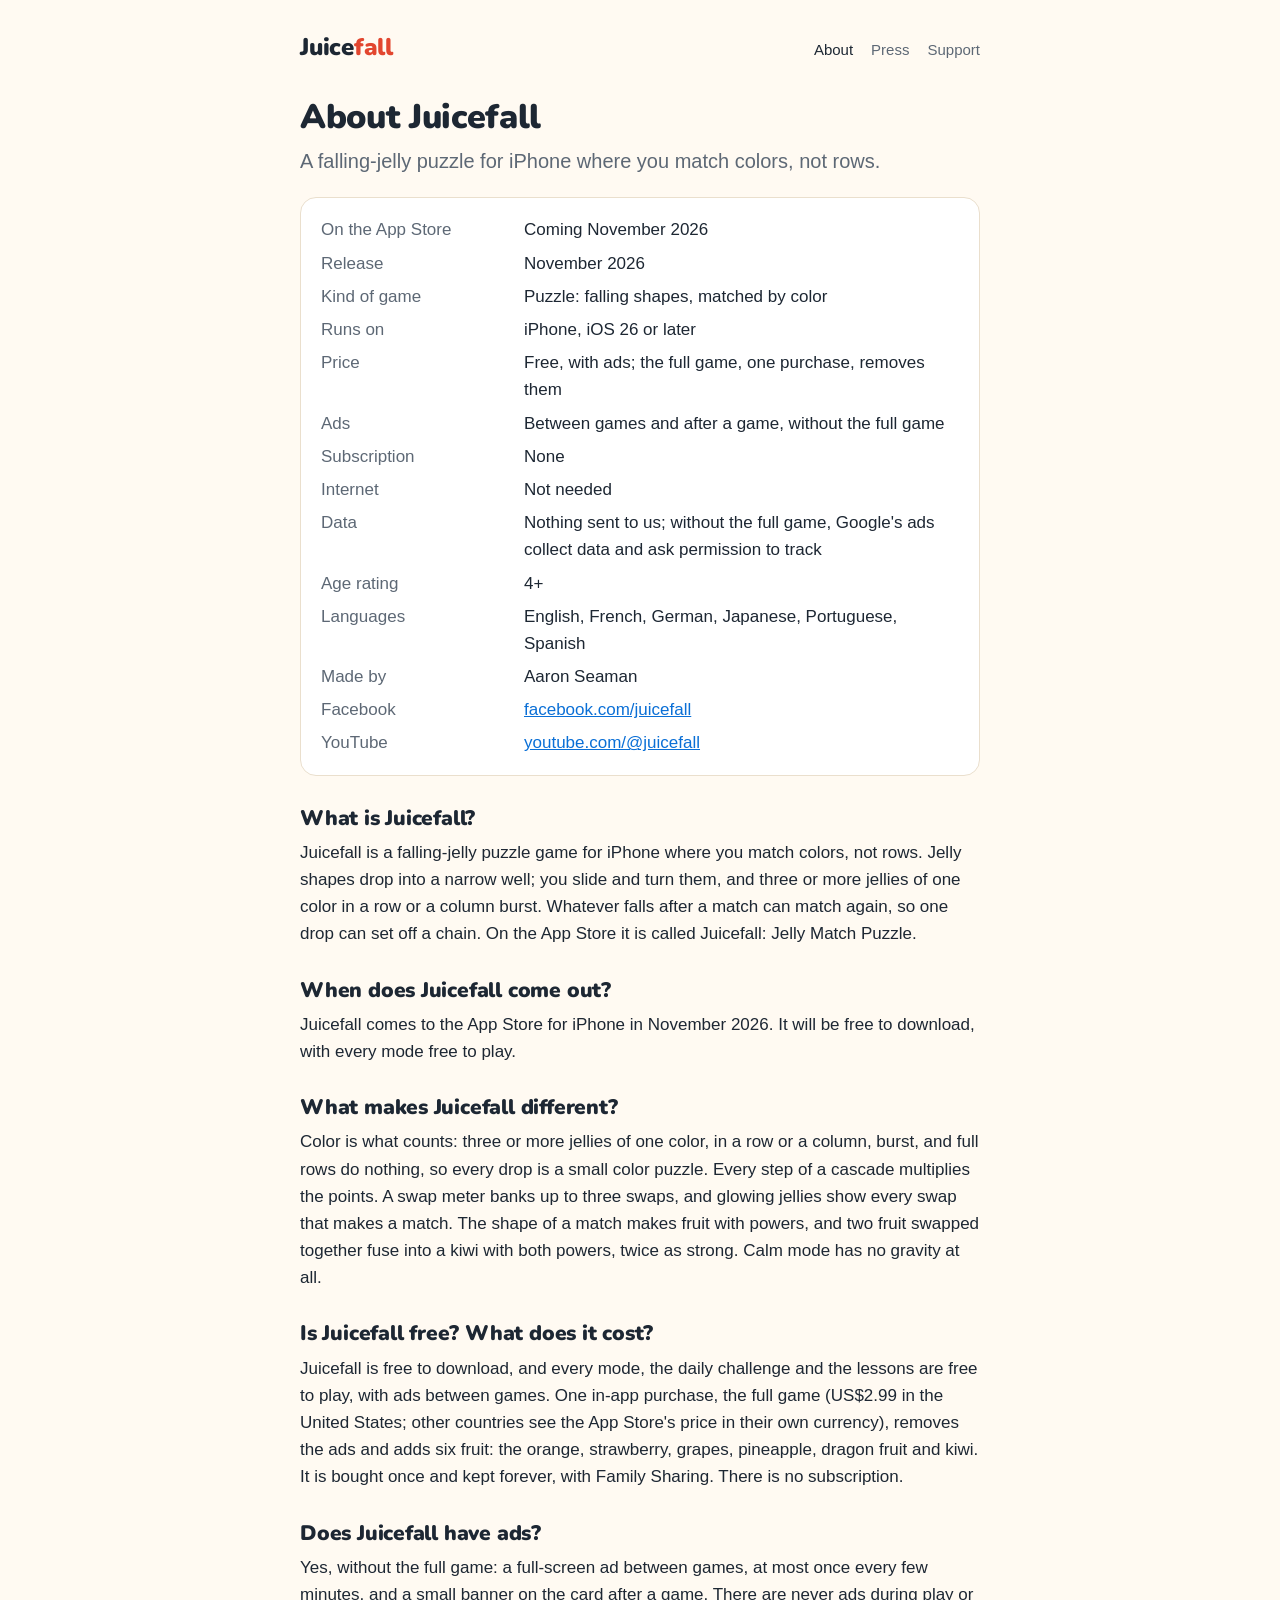
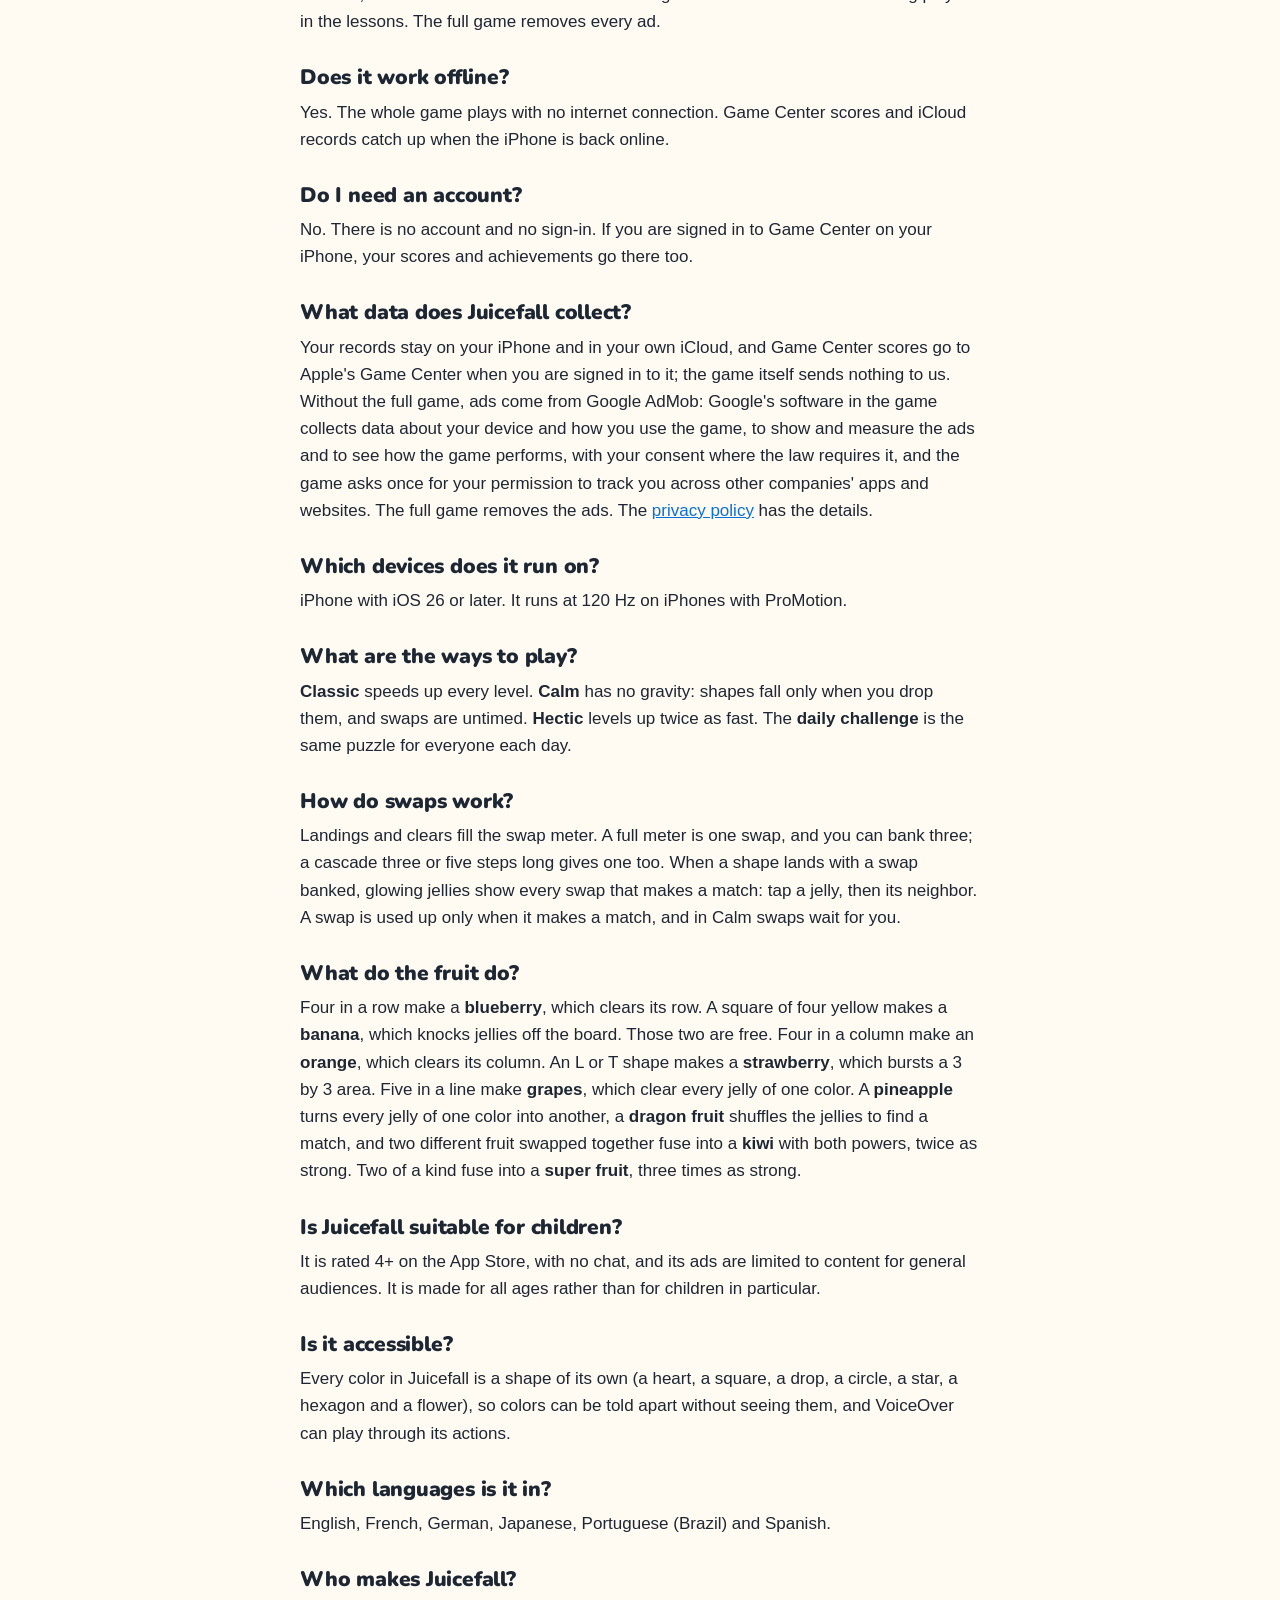
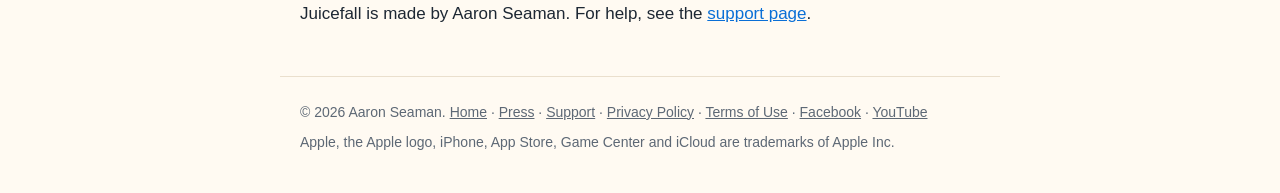
==== commit 9c2f22a5: "privacy lines on support, about, press and llms.txt match privacy.html of 29 October: the game itsel" ====
--- a/about.html
+++ b/about.html
@@ -29,7 +29,7 @@
     { "@type": "Question", "name": "Does Juicefall have ads?", "acceptedAnswer": { "@type": "Answer", "text": "Yes, without the full game: a full-screen ad between games, at most once every few minutes, and a small banner on the card after a game. There are never ads during play or in the lessons. The full game removes every ad." } },
     { "@type": "Question", "name": "Does it work offline?", "acceptedAnswer": { "@type": "Answer", "text": "Yes. The whole game plays with no internet connection. Game Center scores and iCloud records catch up when the iPhone is back online." } },
     { "@type": "Question", "name": "Do I need an account?", "acceptedAnswer": { "@type": "Answer", "text": "No. There is no account and no sign-in. If you are signed in to Game Center on your iPhone, your scores and achievements go there too." } },
-    { "@type": "Question", "name": "What data does Juicefall collect?", "acceptedAnswer": { "@type": "Answer", "text": "Juicefall has no accounts and no analytics: your records stay on your iPhone and in your own iCloud, and Game Center scores go to Apple's Game Center when you are signed in to it. Without the full game, ads come from Google AdMob, which collects some data to show and measure them, with your consent where the law requires it; the game does not ask for permission to track you across other apps. The full game removes the ads." } },
+    { "@type": "Question", "name": "What data does Juicefall collect?", "acceptedAnswer": { "@type": "Answer", "text": "Your records stay on your iPhone and in your own iCloud, and Game Center scores go to Apple's Game Center when you are signed in to it; the game itself sends nothing to us. Without the full game, ads come from Google AdMob: Google's software in the game collects data about your device and how you use the game, to show and measure the ads and to see how the game performs, with your consent where the law requires it, and the game asks once for your permission to track you across other companies' apps and websites. The full game removes the ads." } },
     { "@type": "Question", "name": "Which devices does it run on?", "acceptedAnswer": { "@type": "Answer", "text": "iPhone with iOS 26 or later. It runs at 120 Hz on iPhones with ProMotion." } },
     { "@type": "Question", "name": "What are the ways to play?", "acceptedAnswer": { "@type": "Answer", "text": "Classic speeds up every level. Calm has no gravity: shapes fall only when you drop them, and swaps are untimed. Hectic levels up twice as fast. The daily challenge is the same puzzle for everyone each day." } },
     { "@type": "Question", "name": "How do swaps work?", "acceptedAnswer": { "@type": "Answer", "text": "Landings and clears fill the swap meter. A full meter is one swap, and you can bank three; a cascade three or five steps long gives one too. When a shape lands with a swap banked, glowing jellies show every swap that makes a match: tap a jelly, then its neighbor. A swap is used up only when it makes a match, and in Calm swaps wait for you." } },
@@ -65,7 +65,7 @@
     <dt>Ads</dt><dd>Between games and after a game, without the full game</dd>
     <dt>Subscription</dt><dd>None</dd>
     <dt>Internet</dt><dd>Not needed</dd>
-    <dt>Data</dt><dd>No account, no analytics; without the full game, Google's ads collect some</dd>
+    <dt>Data</dt><dd>Nothing sent to us; without the full game, Google's ads collect data and ask permission to track</dd>
     <dt>Age rating</dt><dd>4+</dd>
     <dt>Languages</dt><dd>English, French, German, Japanese, Portuguese, Spanish</dd>
     <dt>Made by</dt><dd>Aaron Seaman</dd>
@@ -96,7 +96,7 @@
 <p>No. There is no account and no sign-in. If you are signed in to Game Center on your iPhone, your scores and achievements go there too.</p>
 
 <h2>What data does Juicefall collect?</h2>
-<p>Juicefall has no accounts and no analytics: your records stay on your iPhone and in your own iCloud, and Game Center scores go to Apple's Game Center when you are signed in to it. Without the full game, ads come from Google AdMob, which collects some data to show and measure them, with your consent where the law requires it; the game does not ask for permission to track you across other apps. The full game removes the ads. The <a href="privacy.html">privacy policy</a> has the details.</p>
+<p>Your records stay on your iPhone and in your own iCloud, and Game Center scores go to Apple's Game Center when you are signed in to it; the game itself sends nothing to us. Without the full game, ads come from Google AdMob: Google's software in the game collects data about your device and how you use the game, to show and measure the ads and to see how the game performs, with your consent where the law requires it, and the game asks once for your permission to track you across other companies' apps and websites. The full game removes the ads. The <a href="privacy.html">privacy policy</a> has the details.</p>
 
 <h2>Which devices does it run on?</h2>
 <p>iPhone with iOS 26 or later. It runs at 120 Hz on iPhones with ProMotion.</p>
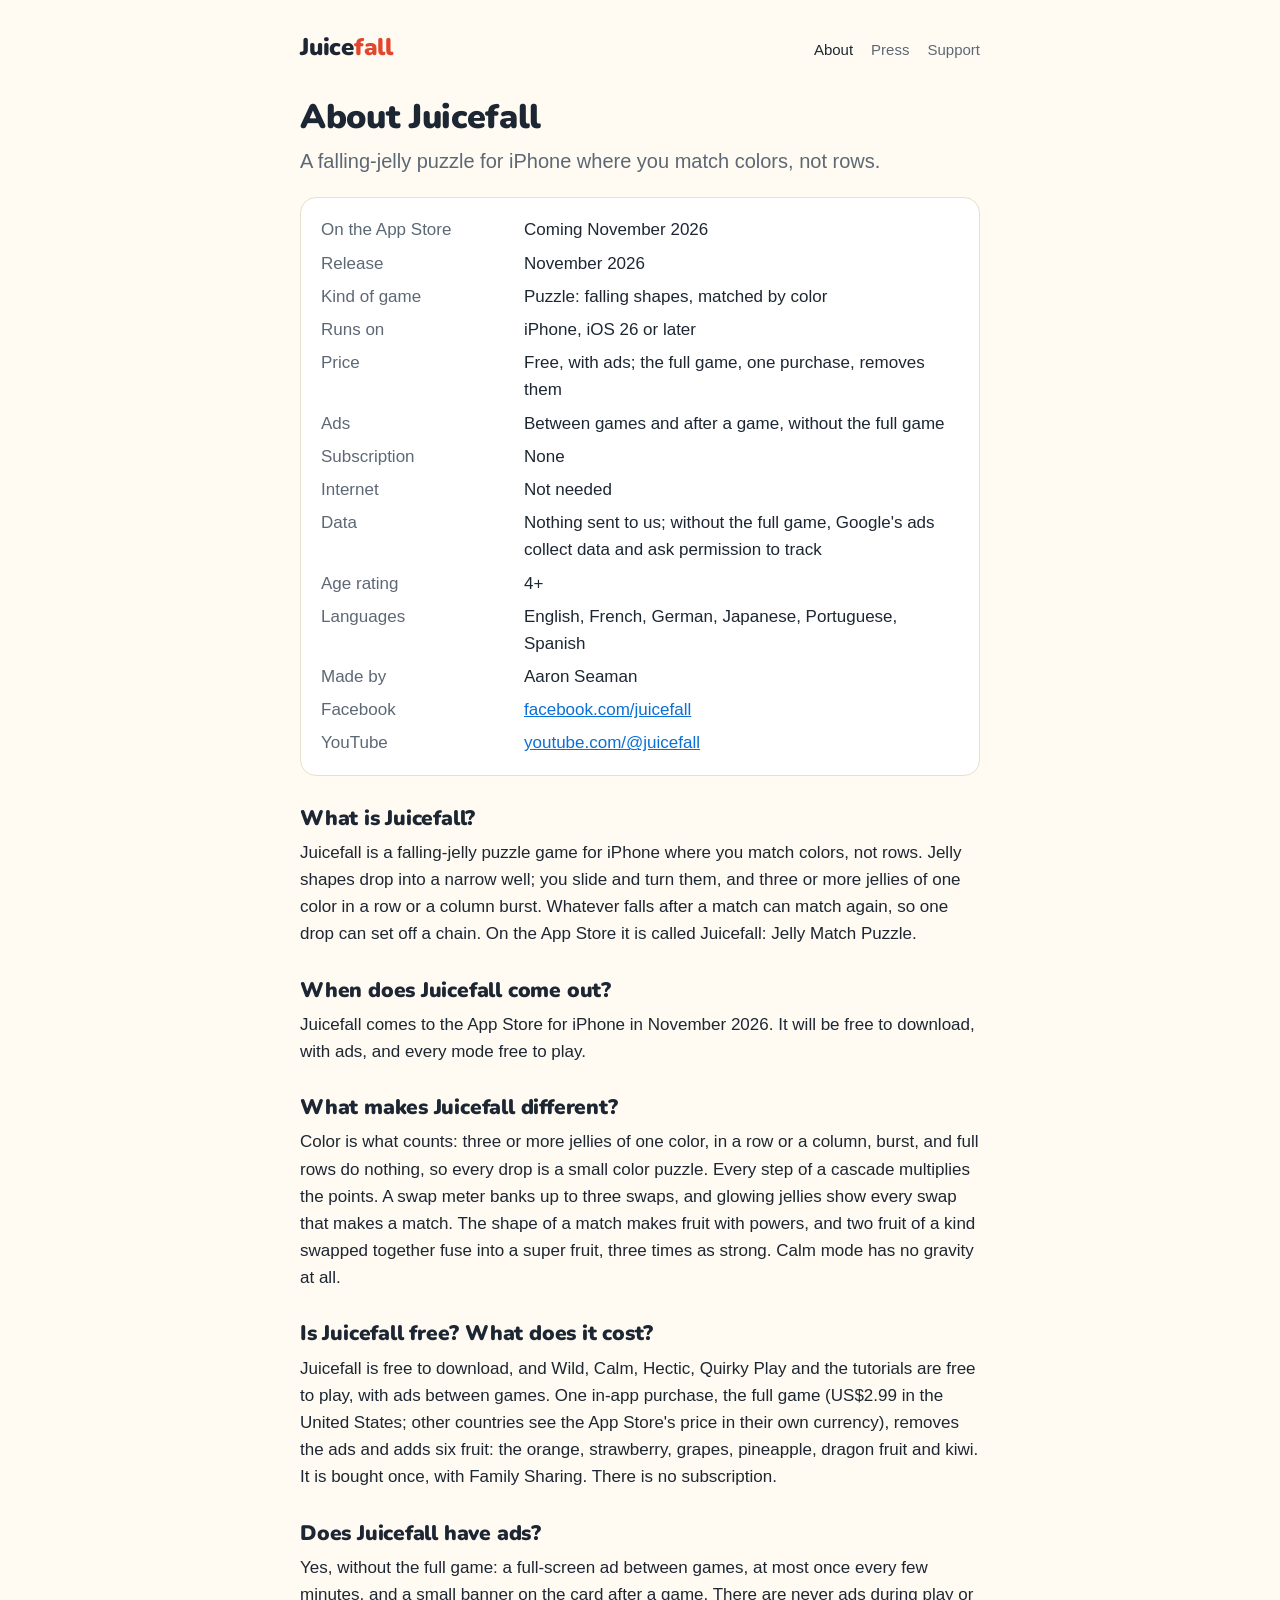
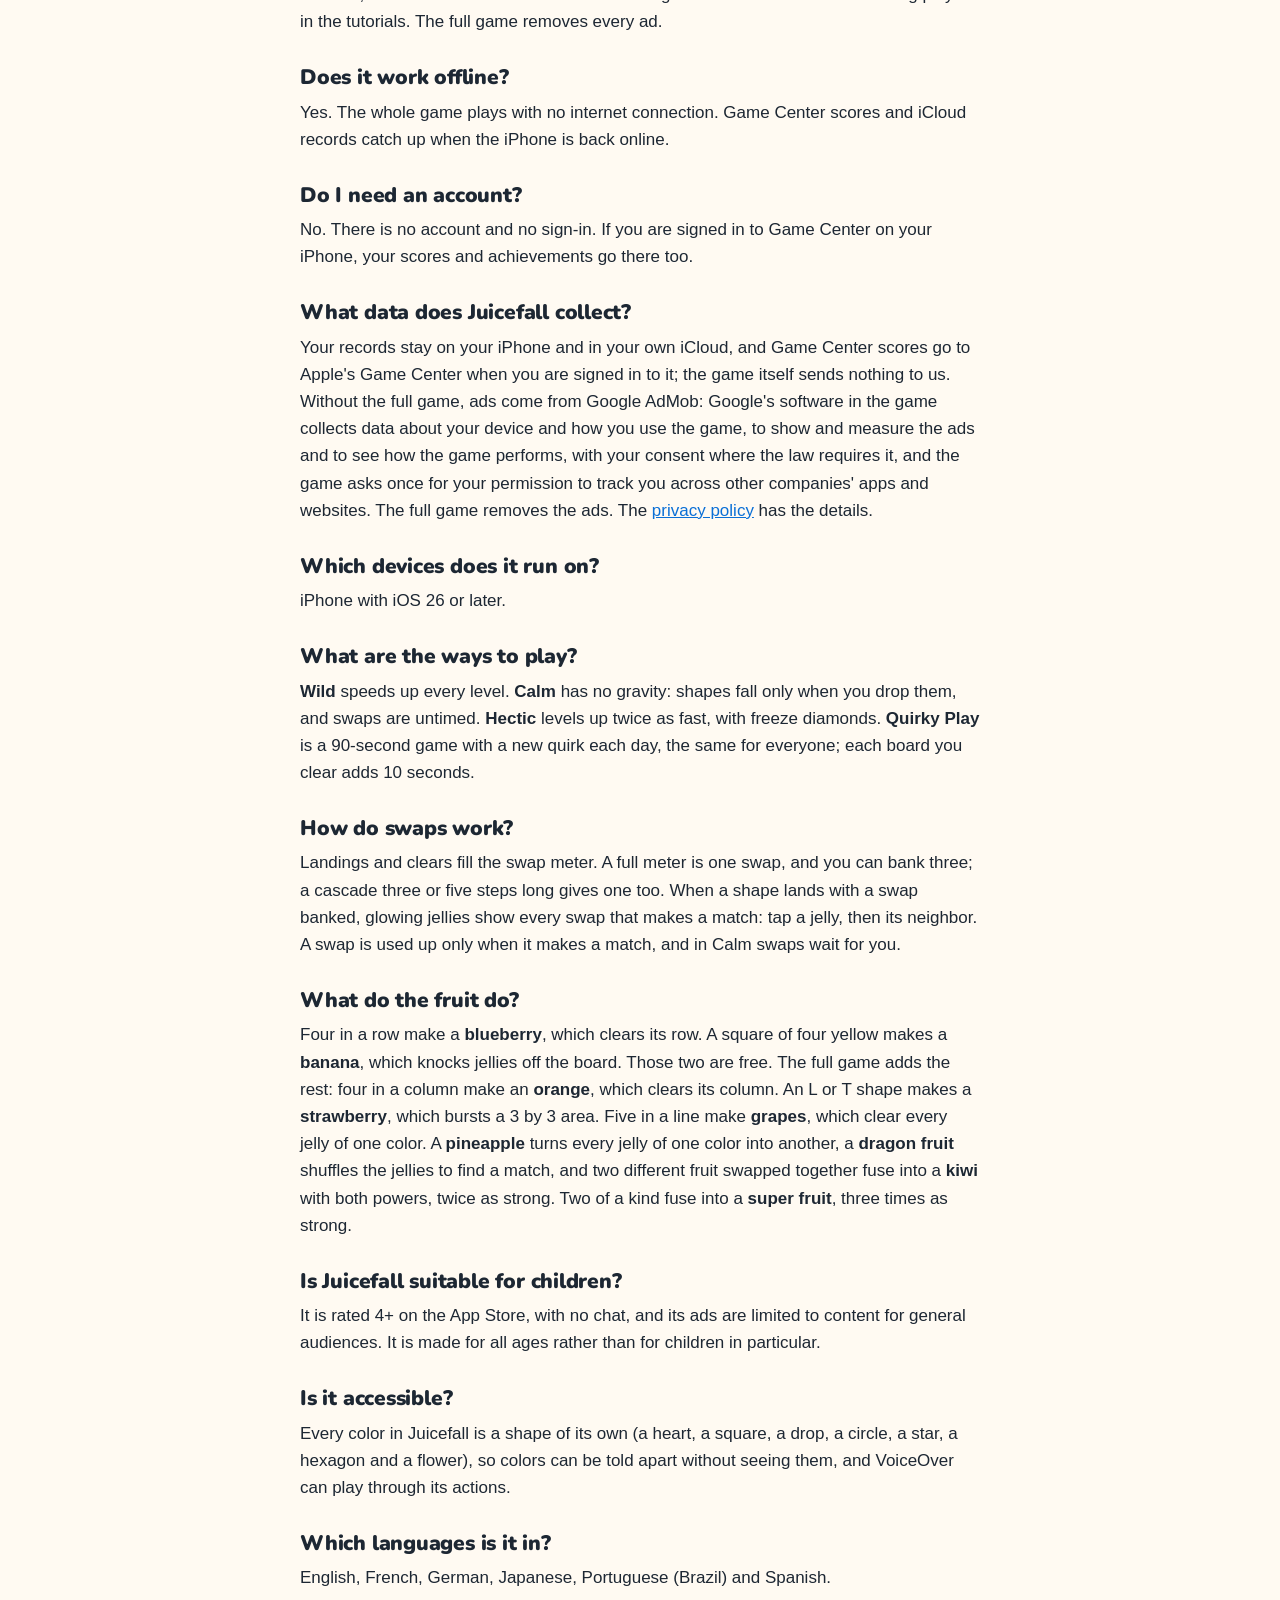
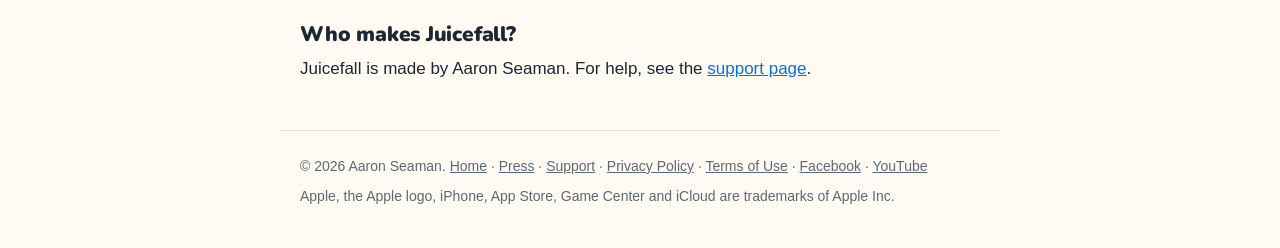
==== commit 06c94426: "1.1's pictures and facts: the eight App Store pictures of build 19 (real screens in Apple's iPhone f" ====
--- a/about.html
+++ b/about.html
@@ -23,17 +23,17 @@
   "@type": "FAQPage",
   "mainEntity": [
     { "@type": "Question", "name": "What is Juicefall?", "acceptedAnswer": { "@type": "Answer", "text": "Juicefall is a falling-jelly puzzle game for iPhone where you match colors, not rows. Jelly shapes drop into a narrow well; you slide and turn them, and three or more jellies of one color in a row or a column burst. Whatever falls after a match can match again, so one drop can set off a chain. On the App Store it is called Juicefall: Jelly Match Puzzle." } },
-    { "@type": "Question", "name": "When does Juicefall come out?", "acceptedAnswer": { "@type": "Answer", "text": "Juicefall comes to the App Store for iPhone in November 2026. It will be free to download, with every mode free to play." } },
-    { "@type": "Question", "name": "What makes Juicefall different?", "acceptedAnswer": { "@type": "Answer", "text": "Color is what counts: three or more jellies of one color, in a row or a column, burst, and full rows do nothing, so every drop is a small color puzzle. Every step of a cascade multiplies the points. A swap meter banks up to three swaps, and glowing jellies show every swap that makes a match. The shape of a match makes fruit with powers, and two fruit swapped together fuse into a kiwi with both powers, twice as strong. Calm mode has no gravity at all." } },
-    { "@type": "Question", "name": "Is Juicefall free? What does it cost?", "acceptedAnswer": { "@type": "Answer", "text": "Juicefall is free to download, and every mode, the daily challenge and the lessons are free to play, with ads between games. One in-app purchase, the full game (US$2.99 in the United States; other countries see the App Store's price in their own currency), removes the ads and adds six fruit: the orange, strawberry, grapes, pineapple, dragon fruit and kiwi. It is bought once and kept forever, with Family Sharing. There is no subscription." } },
-    { "@type": "Question", "name": "Does Juicefall have ads?", "acceptedAnswer": { "@type": "Answer", "text": "Yes, without the full game: a full-screen ad between games, at most once every few minutes, and a small banner on the card after a game. There are never ads during play or in the lessons. The full game removes every ad." } },
+    { "@type": "Question", "name": "When does Juicefall come out?", "acceptedAnswer": { "@type": "Answer", "text": "Juicefall comes to the App Store for iPhone in November 2026. It will be free to download, with ads, and every mode free to play." } },
+    { "@type": "Question", "name": "What makes Juicefall different?", "acceptedAnswer": { "@type": "Answer", "text": "Color is what counts: three or more jellies of one color, in a row or a column, burst, and full rows do nothing, so every drop is a small color puzzle. Every step of a cascade multiplies the points. A swap meter banks up to three swaps, and glowing jellies show every swap that makes a match. The shape of a match makes fruit with powers, and two fruit of a kind swapped together fuse into a super fruit, three times as strong. Calm mode has no gravity at all." } },
+    { "@type": "Question", "name": "Is Juicefall free? What does it cost?", "acceptedAnswer": { "@type": "Answer", "text": "Juicefall is free to download, and Wild, Calm, Hectic, Quirky Play and the tutorials are free to play, with ads between games. One in-app purchase, the full game (US$2.99 in the United States; other countries see the App Store's price in their own currency), removes the ads and adds six fruit: the orange, strawberry, grapes, pineapple, dragon fruit and kiwi. It is bought once, with Family Sharing. There is no subscription." } },
+    { "@type": "Question", "name": "Does Juicefall have ads?", "acceptedAnswer": { "@type": "Answer", "text": "Yes, without the full game: a full-screen ad between games, at most once every few minutes, and a small banner on the card after a game. There are never ads during play or in the tutorials. The full game removes every ad." } },
     { "@type": "Question", "name": "Does it work offline?", "acceptedAnswer": { "@type": "Answer", "text": "Yes. The whole game plays with no internet connection. Game Center scores and iCloud records catch up when the iPhone is back online." } },
     { "@type": "Question", "name": "Do I need an account?", "acceptedAnswer": { "@type": "Answer", "text": "No. There is no account and no sign-in. If you are signed in to Game Center on your iPhone, your scores and achievements go there too." } },
     { "@type": "Question", "name": "What data does Juicefall collect?", "acceptedAnswer": { "@type": "Answer", "text": "Your records stay on your iPhone and in your own iCloud, and Game Center scores go to Apple's Game Center when you are signed in to it; the game itself sends nothing to us. Without the full game, ads come from Google AdMob: Google's software in the game collects data about your device and how you use the game, to show and measure the ads and to see how the game performs, with your consent where the law requires it, and the game asks once for your permission to track you across other companies' apps and websites. The full game removes the ads." } },
-    { "@type": "Question", "name": "Which devices does it run on?", "acceptedAnswer": { "@type": "Answer", "text": "iPhone with iOS 26 or later. It runs at 120 Hz on iPhones with ProMotion." } },
-    { "@type": "Question", "name": "What are the ways to play?", "acceptedAnswer": { "@type": "Answer", "text": "Classic speeds up every level. Calm has no gravity: shapes fall only when you drop them, and swaps are untimed. Hectic levels up twice as fast. The daily challenge is the same puzzle for everyone each day." } },
+    { "@type": "Question", "name": "Which devices does it run on?", "acceptedAnswer": { "@type": "Answer", "text": "iPhone with iOS 26 or later." } },
+    { "@type": "Question", "name": "What are the ways to play?", "acceptedAnswer": { "@type": "Answer", "text": "Wild speeds up every level. Calm has no gravity: shapes fall only when you drop them, and swaps are untimed. Hectic levels up twice as fast, with freeze diamonds. Quirky Play is a 90-second game with a new quirk each day, the same for everyone; each board you clear adds 10 seconds." } },
     { "@type": "Question", "name": "How do swaps work?", "acceptedAnswer": { "@type": "Answer", "text": "Landings and clears fill the swap meter. A full meter is one swap, and you can bank three; a cascade three or five steps long gives one too. When a shape lands with a swap banked, glowing jellies show every swap that makes a match: tap a jelly, then its neighbor. A swap is used up only when it makes a match, and in Calm swaps wait for you." } },
-    { "@type": "Question", "name": "What do the fruit do?", "acceptedAnswer": { "@type": "Answer", "text": "Four in a row make a blueberry, which clears its row. A square of four yellow makes a banana, which knocks jellies off the board. Those two are free. Four in a column make an orange, which clears its column. An L or T shape makes a strawberry, which bursts a 3 by 3 area. Five in a line make grapes, which clear every jelly of one color. A pineapple turns every jelly of one color into another, a dragon fruit shuffles the jellies to find a match, and two different fruit swapped together fuse into a kiwi with both powers, twice as strong. Two of a kind fuse into a super fruit, three times as strong." } },
+    { "@type": "Question", "name": "What do the fruit do?", "acceptedAnswer": { "@type": "Answer", "text": "Four in a row make a blueberry, which clears its row. A square of four yellow makes a banana, which knocks jellies off the board. Those two are free. The full game adds the rest: four in a column make an orange, which clears its column. An L or T shape makes a strawberry, which bursts a 3 by 3 area. Five in a line make grapes, which clear every jelly of one color. A pineapple turns every jelly of one color into another, a dragon fruit shuffles the jellies to find a match, and two different fruit swapped together fuse into a kiwi with both powers, twice as strong. Two of a kind fuse into a super fruit, three times as strong." } },
     { "@type": "Question", "name": "Is Juicefall suitable for children?", "acceptedAnswer": { "@type": "Answer", "text": "It is rated 4+ on the App Store, with no chat, and its ads are limited to content for general audiences. It is made for all ages rather than for children in particular." } },
     { "@type": "Question", "name": "Is it accessible?", "acceptedAnswer": { "@type": "Answer", "text": "Every color in Juicefall is a shape of its own (a heart, a square, a drop, a circle, a star, a hexagon and a flower), so colors can be told apart without seeing them, and VoiceOver can play through its actions." } },
     { "@type": "Question", "name": "Which languages is it in?", "acceptedAnswer": { "@type": "Answer", "text": "English, French, German, Japanese, Portuguese (Brazil) and Spanish." } },
@@ -78,16 +78,16 @@
 <p>Juicefall is a falling-jelly puzzle game for iPhone where you match colors, not rows. Jelly shapes drop into a narrow well; you slide and turn them, and three or more jellies of one color in a row or a column burst. Whatever falls after a match can match again, so one drop can set off a chain. On the App Store it is called Juicefall: Jelly Match Puzzle.</p>
 
 <h2>When does Juicefall come out?</h2>
-<p>Juicefall comes to the App Store for iPhone in November 2026. It will be free to download, with every mode free to play.</p>
+<p>Juicefall comes to the App Store for iPhone in November 2026. It will be free to download, with ads, and every mode free to play.</p>
 
 <h2>What makes Juicefall different?</h2>
-<p>Color is what counts: three or more jellies of one color, in a row or a column, burst, and full rows do nothing, so every drop is a small color puzzle. Every step of a cascade multiplies the points. A swap meter banks up to three swaps, and glowing jellies show every swap that makes a match. The shape of a match makes fruit with powers, and two fruit swapped together fuse into a kiwi with both powers, twice as strong. Calm mode has no gravity at all.</p>
+<p>Color is what counts: three or more jellies of one color, in a row or a column, burst, and full rows do nothing, so every drop is a small color puzzle. Every step of a cascade multiplies the points. A swap meter banks up to three swaps, and glowing jellies show every swap that makes a match. The shape of a match makes fruit with powers, and two fruit of a kind swapped together fuse into a super fruit, three times as strong. Calm mode has no gravity at all.</p>
 
 <h2>Is Juicefall free? What does it cost?</h2>
-<p>Juicefall is free to download, and every mode, the daily challenge and the lessons are free to play, with ads between games. One in-app purchase, the full game (US$2.99 in the United States; other countries see the App Store's price in their own currency), removes the ads and adds six fruit: the orange, strawberry, grapes, pineapple, dragon fruit and kiwi. It is bought once and kept forever, with Family Sharing. There is no subscription.</p>
+<p>Juicefall is free to download, and Wild, Calm, Hectic, Quirky Play and the tutorials are free to play, with ads between games. One in-app purchase, the full game (US$2.99 in the United States; other countries see the App Store's price in their own currency), removes the ads and adds six fruit: the orange, strawberry, grapes, pineapple, dragon fruit and kiwi. It is bought once, with Family Sharing. There is no subscription.</p>
 
 <h2>Does Juicefall have ads?</h2>
-<p>Yes, without the full game: a full-screen ad between games, at most once every few minutes, and a small banner on the card after a game. There are never ads during play or in the lessons. The full game removes every ad.</p>
+<p>Yes, without the full game: a full-screen ad between games, at most once every few minutes, and a small banner on the card after a game. There are never ads during play or in the tutorials. The full game removes every ad.</p>
 
 <h2>Does it work offline?</h2>
 <p>Yes. The whole game plays with no internet connection. Game Center scores and iCloud records catch up when the iPhone is back online.</p>
@@ -99,16 +99,16 @@
 <p>Your records stay on your iPhone and in your own iCloud, and Game Center scores go to Apple's Game Center when you are signed in to it; the game itself sends nothing to us. Without the full game, ads come from Google AdMob: Google's software in the game collects data about your device and how you use the game, to show and measure the ads and to see how the game performs, with your consent where the law requires it, and the game asks once for your permission to track you across other companies' apps and websites. The full game removes the ads. The <a href="privacy.html">privacy policy</a> has the details.</p>
 
 <h2>Which devices does it run on?</h2>
-<p>iPhone with iOS 26 or later. It runs at 120 Hz on iPhones with ProMotion.</p>
+<p>iPhone with iOS 26 or later.</p>
 
 <h2>What are the ways to play?</h2>
-<p><strong>Classic</strong> speeds up every level. <strong>Calm</strong> has no gravity: shapes fall only when you drop them, and swaps are untimed. <strong>Hectic</strong> levels up twice as fast. The <strong>daily challenge</strong> is the same puzzle for everyone each day.</p>
+<p><strong>Wild</strong> speeds up every level. <strong>Calm</strong> has no gravity: shapes fall only when you drop them, and swaps are untimed. <strong>Hectic</strong> levels up twice as fast, with freeze diamonds. <strong>Quirky Play</strong> is a 90-second game with a new quirk each day, the same for everyone; each board you clear adds 10 seconds.</p>
 
 <h2>How do swaps work?</h2>
 <p>Landings and clears fill the swap meter. A full meter is one swap, and you can bank three; a cascade three or five steps long gives one too. When a shape lands with a swap banked, glowing jellies show every swap that makes a match: tap a jelly, then its neighbor. A swap is used up only when it makes a match, and in Calm swaps wait for you.</p>
 
 <h2>What do the fruit do?</h2>
-<p>Four in a row make a <strong>blueberry</strong>, which clears its row. A square of four yellow makes a <strong>banana</strong>, which knocks jellies off the board. Those two are free. Four in a column make an <strong>orange</strong>, which clears its column. An L or T shape makes a <strong>strawberry</strong>, which bursts a 3 by 3 area. Five in a line make <strong>grapes</strong>, which clear every jelly of one color. A <strong>pineapple</strong> turns every jelly of one color into another, a <strong>dragon fruit</strong> shuffles the jellies to find a match, and two different fruit swapped together fuse into a <strong>kiwi</strong> with both powers, twice as strong. Two of a kind fuse into a <strong>super fruit</strong>, three times as strong.</p>
+<p>Four in a row make a <strong>blueberry</strong>, which clears its row. A square of four yellow makes a <strong>banana</strong>, which knocks jellies off the board. Those two are free. The full game adds the rest: four in a column make an <strong>orange</strong>, which clears its column. An L or T shape makes a <strong>strawberry</strong>, which bursts a 3 by 3 area. Five in a line make <strong>grapes</strong>, which clear every jelly of one color. A <strong>pineapple</strong> turns every jelly of one color into another, a <strong>dragon fruit</strong> shuffles the jellies to find a match, and two different fruit swapped together fuse into a <strong>kiwi</strong> with both powers, twice as strong. Two of a kind fuse into a <strong>super fruit</strong>, three times as strong.</p>
 
 <h2>Is Juicefall suitable for children?</h2>
 <p>It is rated 4+ on the App Store, with no chat, and its ads are limited to content for general audiences. It is made for all ages rather than for children in particular.</p>
--- a/style.css
+++ b/style.css
@@ -155,10 +155,10 @@
   border-radius: 34px;
   overflow: hidden;
   box-shadow: var(--shadow);
-  aspect-ratio: 886 / 1920;
-  background: #000;
-}
-.phone video { width: 100%; height: 100%; object-fit: cover; }
+  aspect-ratio: 1320 / 2868;
+  background: var(--sky);
+}
+.phone img { width: 100%; height: 100%; object-fit: cover; }
 .split h2 { margin-top: 0; font-size: 30px; }
 
 .features { display: grid; grid-template-columns: repeat(3, 1fr); gap: 16px; max-width: 900px; margin: 56px auto 0; }
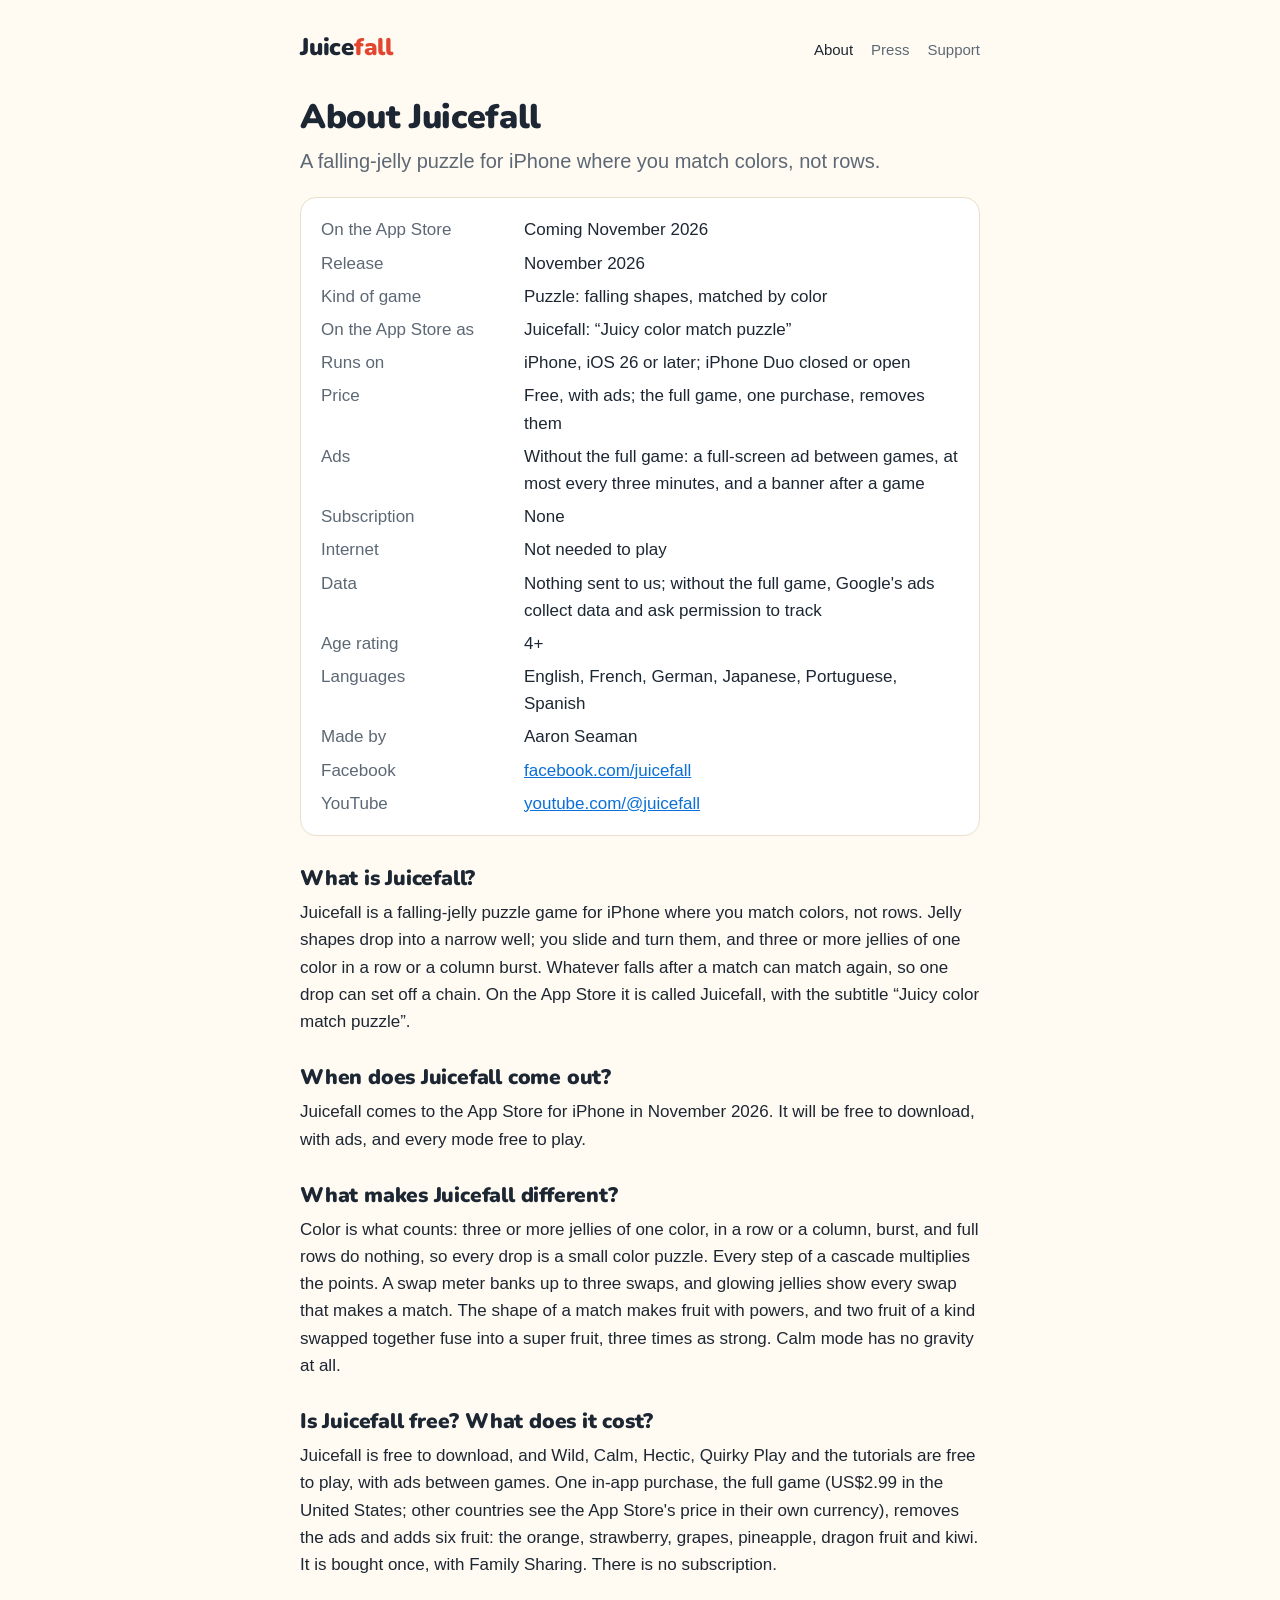
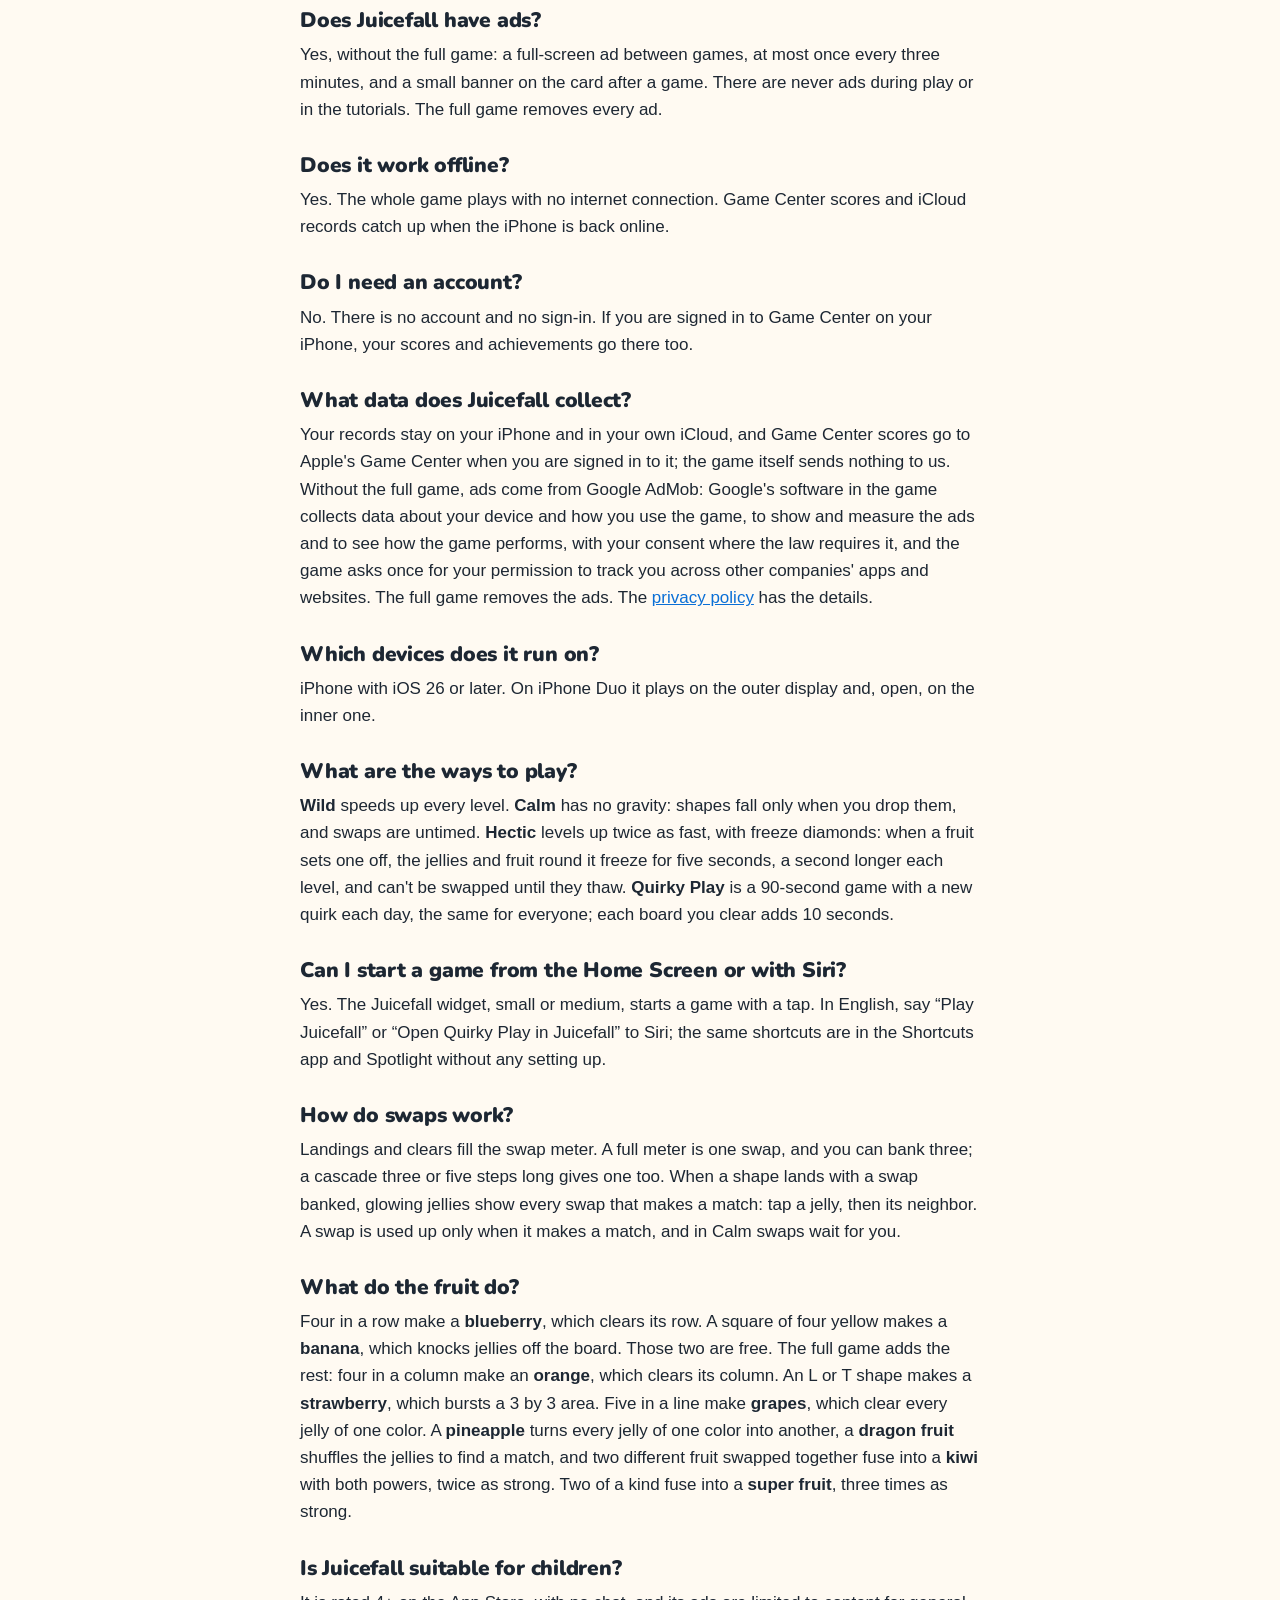
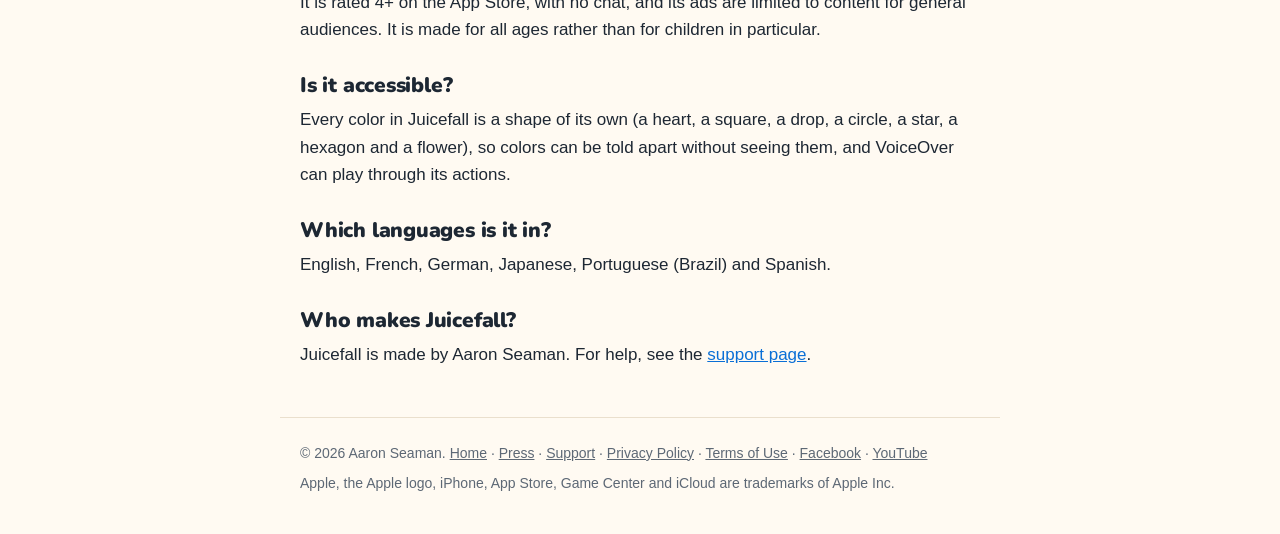
==== commit c45dcdca: "The App Store page of 29 October, night: the name Juicefall with the subtitle "Juicy color match puz" ====
--- a/about.html
+++ b/about.html
@@ -10,7 +10,7 @@
 <meta property="og:type" content="article">
 <meta property="og:site_name" content="Juicefall">
 <meta property="og:title" content="About Juicefall: questions and answers">
-<meta property="og:description" content="A falling-jelly puzzle for iPhone where you match colors, not rows. Free, no subscription, plays offline.">
+<meta property="og:description" content="A falling-jelly puzzle for iPhone where you match colors, not rows. Free with ads, no subscription, plays offline.">
 <meta property="og:url" content="https://juicefall.com/about.html">
 <meta property="og:image" content="https://juicefall.com/img/og.jpg">
 <meta name="twitter:card" content="summary_large_image">
@@ -22,16 +22,17 @@
   "@context": "https://schema.org",
   "@type": "FAQPage",
   "mainEntity": [
-    { "@type": "Question", "name": "What is Juicefall?", "acceptedAnswer": { "@type": "Answer", "text": "Juicefall is a falling-jelly puzzle game for iPhone where you match colors, not rows. Jelly shapes drop into a narrow well; you slide and turn them, and three or more jellies of one color in a row or a column burst. Whatever falls after a match can match again, so one drop can set off a chain. On the App Store it is called Juicefall: Jelly Match Puzzle." } },
+    { "@type": "Question", "name": "What is Juicefall?", "acceptedAnswer": { "@type": "Answer", "text": "Juicefall is a falling-jelly puzzle game for iPhone where you match colors, not rows. Jelly shapes drop into a narrow well; you slide and turn them, and three or more jellies of one color in a row or a column burst. Whatever falls after a match can match again, so one drop can set off a chain. On the App Store it is called Juicefall, with the subtitle “Juicy color match puzzle”." } },
     { "@type": "Question", "name": "When does Juicefall come out?", "acceptedAnswer": { "@type": "Answer", "text": "Juicefall comes to the App Store for iPhone in November 2026. It will be free to download, with ads, and every mode free to play." } },
     { "@type": "Question", "name": "What makes Juicefall different?", "acceptedAnswer": { "@type": "Answer", "text": "Color is what counts: three or more jellies of one color, in a row or a column, burst, and full rows do nothing, so every drop is a small color puzzle. Every step of a cascade multiplies the points. A swap meter banks up to three swaps, and glowing jellies show every swap that makes a match. The shape of a match makes fruit with powers, and two fruit of a kind swapped together fuse into a super fruit, three times as strong. Calm mode has no gravity at all." } },
     { "@type": "Question", "name": "Is Juicefall free? What does it cost?", "acceptedAnswer": { "@type": "Answer", "text": "Juicefall is free to download, and Wild, Calm, Hectic, Quirky Play and the tutorials are free to play, with ads between games. One in-app purchase, the full game (US$2.99 in the United States; other countries see the App Store's price in their own currency), removes the ads and adds six fruit: the orange, strawberry, grapes, pineapple, dragon fruit and kiwi. It is bought once, with Family Sharing. There is no subscription." } },
-    { "@type": "Question", "name": "Does Juicefall have ads?", "acceptedAnswer": { "@type": "Answer", "text": "Yes, without the full game: a full-screen ad between games, at most once every few minutes, and a small banner on the card after a game. There are never ads during play or in the tutorials. The full game removes every ad." } },
+    { "@type": "Question", "name": "Does Juicefall have ads?", "acceptedAnswer": { "@type": "Answer", "text": "Yes, without the full game: a full-screen ad between games, at most once every three minutes, and a small banner on the card after a game. There are never ads during play or in the tutorials. The full game removes every ad." } },
     { "@type": "Question", "name": "Does it work offline?", "acceptedAnswer": { "@type": "Answer", "text": "Yes. The whole game plays with no internet connection. Game Center scores and iCloud records catch up when the iPhone is back online." } },
     { "@type": "Question", "name": "Do I need an account?", "acceptedAnswer": { "@type": "Answer", "text": "No. There is no account and no sign-in. If you are signed in to Game Center on your iPhone, your scores and achievements go there too." } },
     { "@type": "Question", "name": "What data does Juicefall collect?", "acceptedAnswer": { "@type": "Answer", "text": "Your records stay on your iPhone and in your own iCloud, and Game Center scores go to Apple's Game Center when you are signed in to it; the game itself sends nothing to us. Without the full game, ads come from Google AdMob: Google's software in the game collects data about your device and how you use the game, to show and measure the ads and to see how the game performs, with your consent where the law requires it, and the game asks once for your permission to track you across other companies' apps and websites. The full game removes the ads." } },
-    { "@type": "Question", "name": "Which devices does it run on?", "acceptedAnswer": { "@type": "Answer", "text": "iPhone with iOS 26 or later." } },
-    { "@type": "Question", "name": "What are the ways to play?", "acceptedAnswer": { "@type": "Answer", "text": "Wild speeds up every level. Calm has no gravity: shapes fall only when you drop them, and swaps are untimed. Hectic levels up twice as fast, with freeze diamonds. Quirky Play is a 90-second game with a new quirk each day, the same for everyone; each board you clear adds 10 seconds." } },
+    { "@type": "Question", "name": "Which devices does it run on?", "acceptedAnswer": { "@type": "Answer", "text": "iPhone with iOS 26 or later. On iPhone Duo it plays on the outer display and, open, on the inner one." } },
+    { "@type": "Question", "name": "What are the ways to play?", "acceptedAnswer": { "@type": "Answer", "text": "Wild speeds up every level. Calm has no gravity: shapes fall only when you drop them, and swaps are untimed. Hectic levels up twice as fast, with freeze diamonds: when a fruit sets one off, the jellies and fruit round it freeze for five seconds, a second longer each level, and can't be swapped until they thaw. Quirky Play is a 90-second game with a new quirk each day, the same for everyone; each board you clear adds 10 seconds." } },
+    { "@type": "Question", "name": "Can I start a game from the Home Screen or with Siri?", "acceptedAnswer": { "@type": "Answer", "text": "Yes. The Juicefall widget, small or medium, starts a game with a tap. In English, say “Play Juicefall” or “Open Quirky Play in Juicefall” to Siri; the same shortcuts are in the Shortcuts app and Spotlight without any setting up." } },
     { "@type": "Question", "name": "How do swaps work?", "acceptedAnswer": { "@type": "Answer", "text": "Landings and clears fill the swap meter. A full meter is one swap, and you can bank three; a cascade three or five steps long gives one too. When a shape lands with a swap banked, glowing jellies show every swap that makes a match: tap a jelly, then its neighbor. A swap is used up only when it makes a match, and in Calm swaps wait for you." } },
     { "@type": "Question", "name": "What do the fruit do?", "acceptedAnswer": { "@type": "Answer", "text": "Four in a row make a blueberry, which clears its row. A square of four yellow makes a banana, which knocks jellies off the board. Those two are free. The full game adds the rest: four in a column make an orange, which clears its column. An L or T shape makes a strawberry, which bursts a 3 by 3 area. Five in a line make grapes, which clear every jelly of one color. A pineapple turns every jelly of one color into another, a dragon fruit shuffles the jellies to find a match, and two different fruit swapped together fuse into a kiwi with both powers, twice as strong. Two of a kind fuse into a super fruit, three times as strong." } },
     { "@type": "Question", "name": "Is Juicefall suitable for children?", "acceptedAnswer": { "@type": "Answer", "text": "It is rated 4+ on the App Store, with no chat, and its ads are limited to content for general audiences. It is made for all ages rather than for children in particular." } },
@@ -60,11 +61,12 @@
     <dt>On the App Store</dt><dd><span data-app-store="link">Coming November 2026</span></dd>
     <dt>Release</dt><dd>November 2026</dd>
     <dt>Kind of game</dt><dd>Puzzle: falling shapes, matched by color</dd>
-    <dt>Runs on</dt><dd>iPhone, iOS 26 or later</dd>
+    <dt>On the App Store as</dt><dd>Juicefall: “Juicy color match puzzle”</dd>
+    <dt>Runs on</dt><dd>iPhone, iOS 26 or later; iPhone Duo closed or open</dd>
     <dt>Price</dt><dd>Free, with ads; the full game, one purchase, removes them</dd>
-    <dt>Ads</dt><dd>Between games and after a game, without the full game</dd>
+    <dt>Ads</dt><dd>Without the full game: a full-screen ad between games, at most every three minutes, and a banner after a game</dd>
     <dt>Subscription</dt><dd>None</dd>
-    <dt>Internet</dt><dd>Not needed</dd>
+    <dt>Internet</dt><dd>Not needed to play</dd>
     <dt>Data</dt><dd>Nothing sent to us; without the full game, Google's ads collect data and ask permission to track</dd>
     <dt>Age rating</dt><dd>4+</dd>
     <dt>Languages</dt><dd>English, French, German, Japanese, Portuguese, Spanish</dd>
@@ -75,7 +77,7 @@
 </div>
 
 <h2>What is Juicefall?</h2>
-<p>Juicefall is a falling-jelly puzzle game for iPhone where you match colors, not rows. Jelly shapes drop into a narrow well; you slide and turn them, and three or more jellies of one color in a row or a column burst. Whatever falls after a match can match again, so one drop can set off a chain. On the App Store it is called Juicefall: Jelly Match Puzzle.</p>
+<p>Juicefall is a falling-jelly puzzle game for iPhone where you match colors, not rows. Jelly shapes drop into a narrow well; you slide and turn them, and three or more jellies of one color in a row or a column burst. Whatever falls after a match can match again, so one drop can set off a chain. On the App Store it is called Juicefall, with the subtitle “Juicy color match puzzle”.</p>
 
 <h2>When does Juicefall come out?</h2>
 <p>Juicefall comes to the App Store for iPhone in November 2026. It will be free to download, with ads, and every mode free to play.</p>
@@ -87,7 +89,7 @@
 <p>Juicefall is free to download, and Wild, Calm, Hectic, Quirky Play and the tutorials are free to play, with ads between games. One in-app purchase, the full game (US$2.99 in the United States; other countries see the App Store's price in their own currency), removes the ads and adds six fruit: the orange, strawberry, grapes, pineapple, dragon fruit and kiwi. It is bought once, with Family Sharing. There is no subscription.</p>
 
 <h2>Does Juicefall have ads?</h2>
-<p>Yes, without the full game: a full-screen ad between games, at most once every few minutes, and a small banner on the card after a game. There are never ads during play or in the tutorials. The full game removes every ad.</p>
+<p>Yes, without the full game: a full-screen ad between games, at most once every three minutes, and a small banner on the card after a game. There are never ads during play or in the tutorials. The full game removes every ad.</p>
 
 <h2>Does it work offline?</h2>
 <p>Yes. The whole game plays with no internet connection. Game Center scores and iCloud records catch up when the iPhone is back online.</p>
@@ -99,10 +101,13 @@
 <p>Your records stay on your iPhone and in your own iCloud, and Game Center scores go to Apple's Game Center when you are signed in to it; the game itself sends nothing to us. Without the full game, ads come from Google AdMob: Google's software in the game collects data about your device and how you use the game, to show and measure the ads and to see how the game performs, with your consent where the law requires it, and the game asks once for your permission to track you across other companies' apps and websites. The full game removes the ads. The <a href="privacy.html">privacy policy</a> has the details.</p>
 
 <h2>Which devices does it run on?</h2>
-<p>iPhone with iOS 26 or later.</p>
+<p>iPhone with iOS 26 or later. On iPhone Duo it plays on the outer display and, open, on the inner one.</p>
 
 <h2>What are the ways to play?</h2>
-<p><strong>Wild</strong> speeds up every level. <strong>Calm</strong> has no gravity: shapes fall only when you drop them, and swaps are untimed. <strong>Hectic</strong> levels up twice as fast, with freeze diamonds. <strong>Quirky Play</strong> is a 90-second game with a new quirk each day, the same for everyone; each board you clear adds 10 seconds.</p>
+<p><strong>Wild</strong> speeds up every level. <strong>Calm</strong> has no gravity: shapes fall only when you drop them, and swaps are untimed. <strong>Hectic</strong> levels up twice as fast, with freeze diamonds: when a fruit sets one off, the jellies and fruit round it freeze for five seconds, a second longer each level, and can't be swapped until they thaw. <strong>Quirky Play</strong> is a 90-second game with a new quirk each day, the same for everyone; each board you clear adds 10 seconds.</p>
+
+<h2>Can I start a game from the Home Screen or with Siri?</h2>
+<p>Yes. The Juicefall widget, small or medium, starts a game with a tap. In English, say “Play Juicefall” or “Open Quirky Play in Juicefall” to Siri; the same shortcuts are in the Shortcuts app and Spotlight without any setting up.</p>
 
 <h2>How do swaps work?</h2>
 <p>Landings and clears fill the swap meter. A full meter is one swap, and you can bank three; a cascade three or five steps long gives one too. When a shape lands with a swap banked, glowing jellies show every swap that makes a match: tap a jelly, then its neighbor. A swap is used up only when it makes a match, and in Calm swaps wait for you.</p>
--- a/style.css
+++ b/style.css
@@ -22,6 +22,7 @@
   --button-ink: #ffffff;
   --sky: #d9ecff;
   --shadow: 0 10px 30px rgba(60, 40, 10, 0.12);
+  --drop: drop-shadow(0 12px 16px rgba(60, 40, 10, 0.16));
   --display: "Nunito", -apple-system, BlinkMacSystemFont, "SF Pro Rounded", "Helvetica Neue", Arial, sans-serif;
 }
 @media (prefers-color-scheme: dark) {
@@ -37,6 +38,7 @@
     --button-ink: #0d1b2a;
     --sky: #1a2633;
     --shadow: 0 10px 30px rgba(0, 0, 0, 0.4);
+    --drop: drop-shadow(0 12px 18px rgba(0, 0, 0, 0.55));
   }
 }
 * { box-sizing: border-box; }
@@ -146,19 +148,17 @@
   margin: 36px -20px 0;
   scrollbar-width: thin;
 }
+/* each picture is Apple's iPhone with the game's screen inside, on a clear background */
 .shots figure { margin: 0; flex: 0 0 220px; scroll-snap-align: start; }
-.shots img { width: 220px; height: auto; aspect-ratio: 1320 / 2868; border-radius: 18px; box-shadow: var(--shadow); background: var(--sky); }
-.shots figcaption { position: absolute; width: 1px; height: 1px; overflow: hidden; clip: rect(0 0 0 0); }
+.shots img { width: 220px; height: auto; aspect-ratio: 600 / 1224; filter: var(--drop); }
+.shots figcaption { margin-top: 12px; text-align: center; font-size: 15px; line-height: 1.35; color: var(--muted); }
+.shots figcaption strong { display: block; font-family: var(--display); font-weight: 900; font-size: 18px; color: var(--ink); }
+.shots figcaption small { display: block; margin-top: 4px; font-size: 13px; }
 
 .split { display: grid; grid-template-columns: 300px 1fr; gap: 40px; align-items: center; max-width: 900px; margin: 56px auto 0; }
-.phone {
-  border-radius: 34px;
-  overflow: hidden;
-  box-shadow: var(--shadow);
-  aspect-ratio: 1320 / 2868;
-  background: var(--sky);
-}
-.phone img { width: 100%; height: 100%; object-fit: cover; }
+.phone { margin: 0; }
+.phone img { width: 100%; height: auto; aspect-ratio: 600 / 1224; filter: var(--drop); }
+.phone figcaption { margin-top: 10px; text-align: center; font-size: 13px; color: var(--muted); }
 .split h2 { margin-top: 0; font-size: 30px; }
 
 .features { display: grid; grid-template-columns: repeat(3, 1fr); gap: 16px; max-width: 900px; margin: 56px auto 0; }
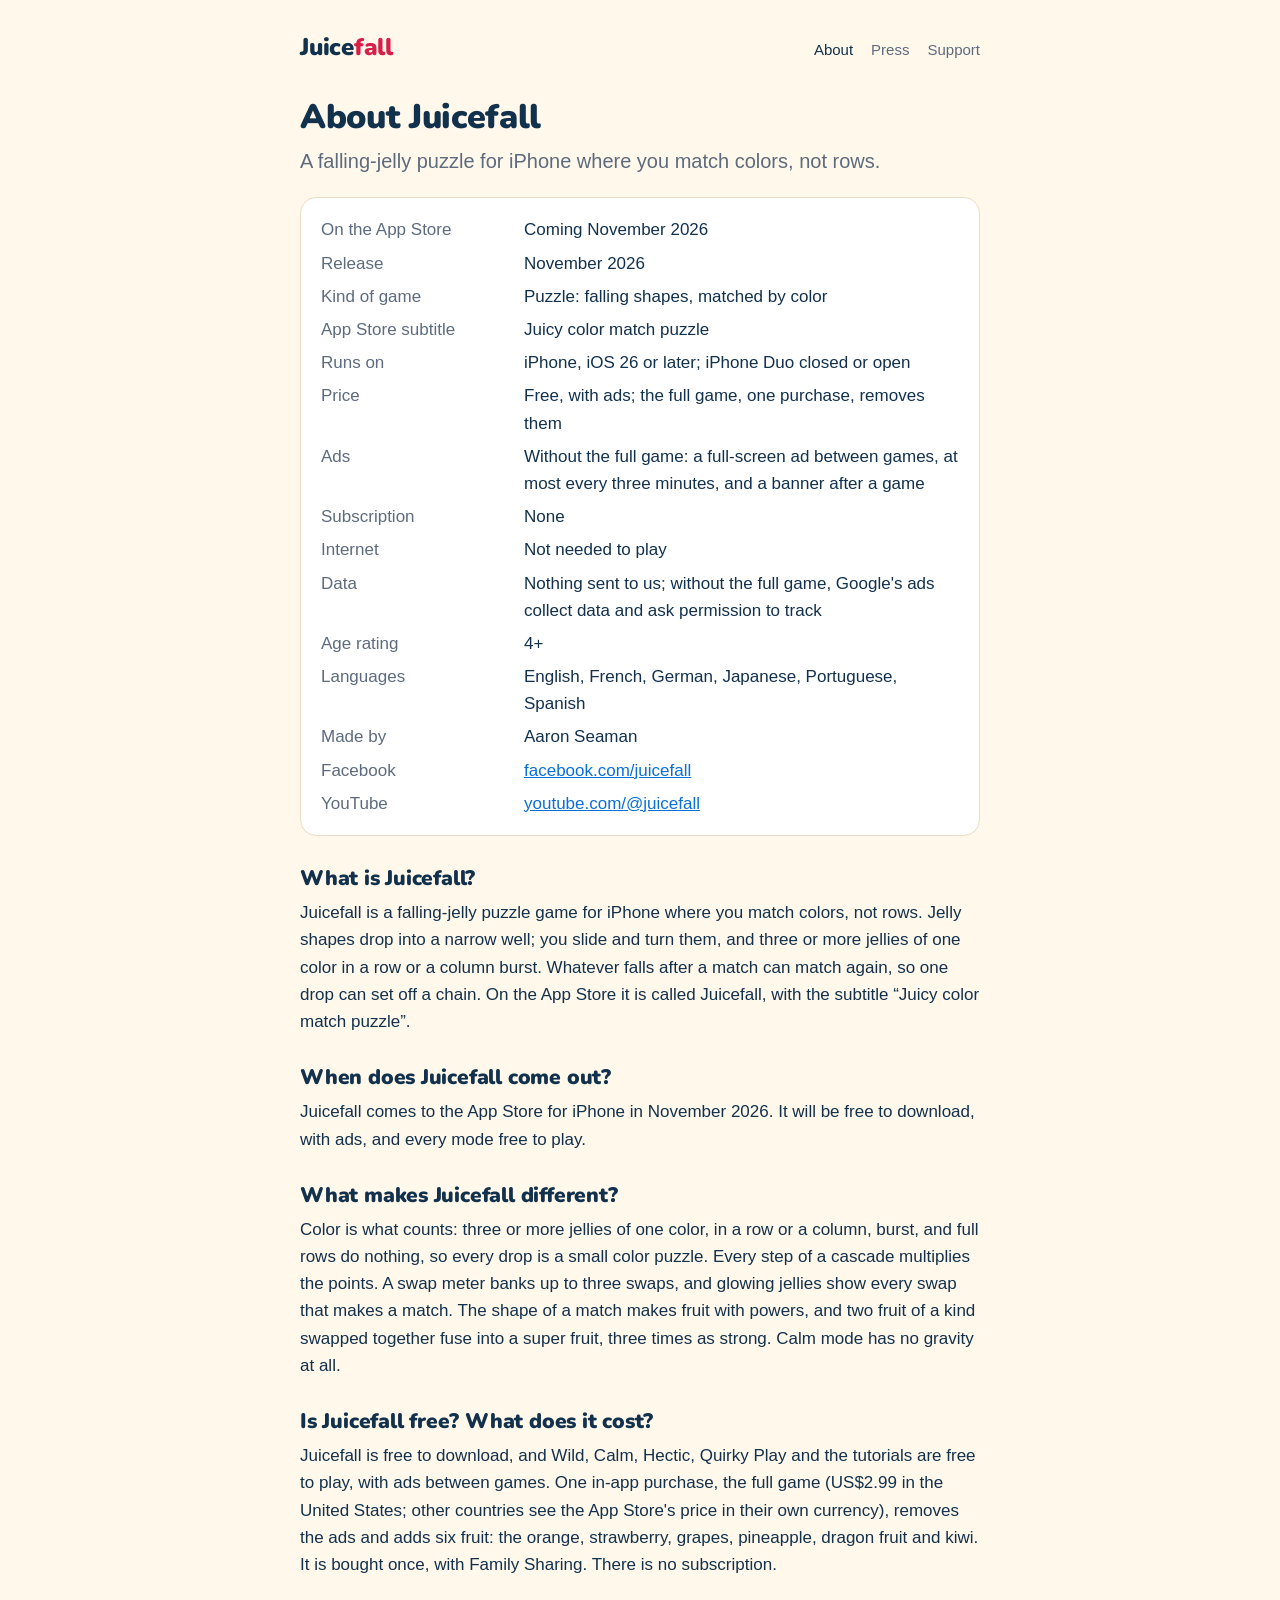
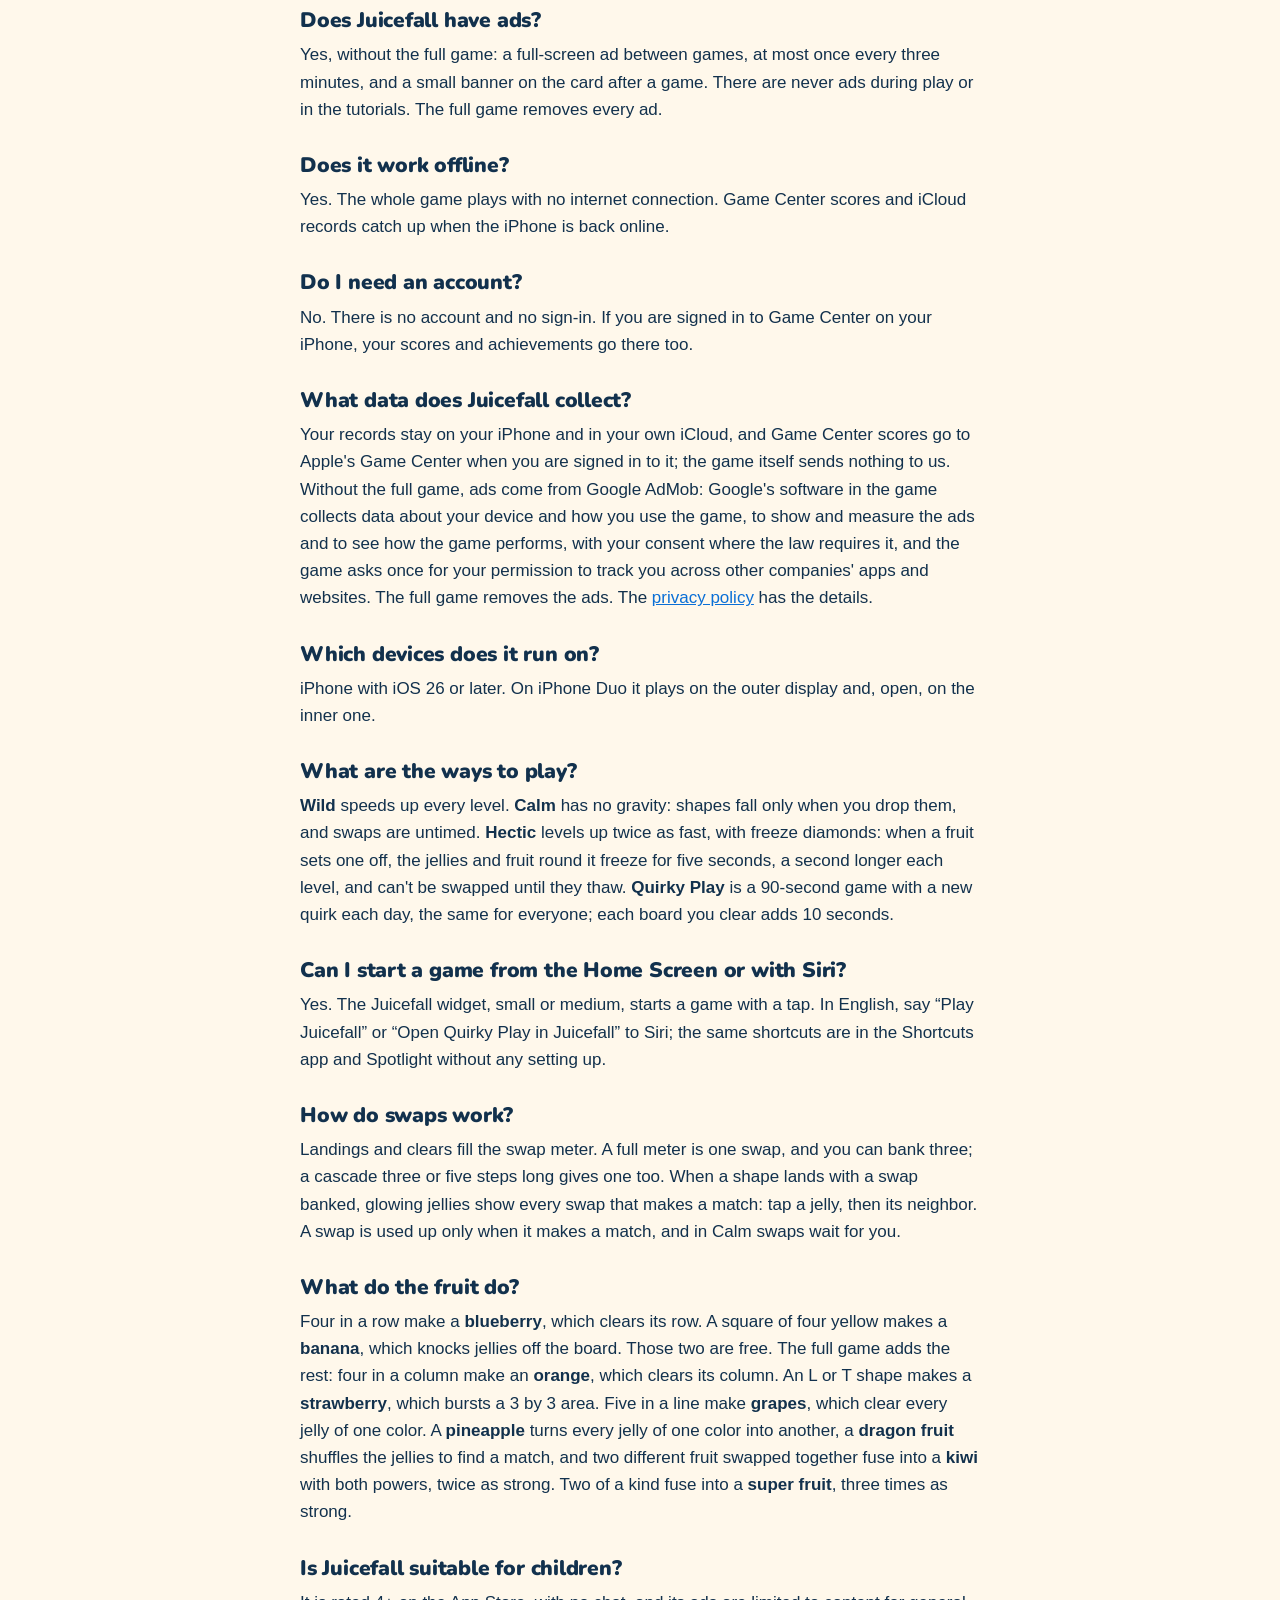
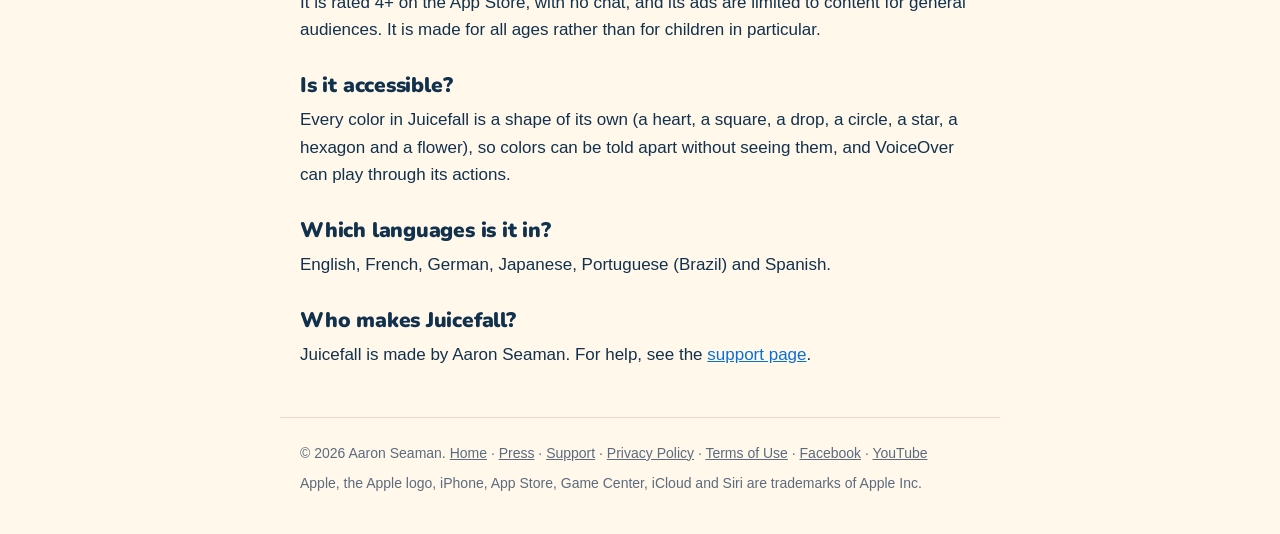
==== commit c015b0ca: "A marketing home page made from the game's own art: the menu's juice-splash backdrop (bright and dar" ====
--- a/about.html
+++ b/about.html
@@ -61,7 +61,7 @@
     <dt>On the App Store</dt><dd><span data-app-store="link">Coming November 2026</span></dd>
     <dt>Release</dt><dd>November 2026</dd>
     <dt>Kind of game</dt><dd>Puzzle: falling shapes, matched by color</dd>
-    <dt>On the App Store as</dt><dd>Juicefall: “Juicy color match puzzle”</dd>
+    <dt>App Store subtitle</dt><dd>Juicy color match puzzle</dd>
     <dt>Runs on</dt><dd>iPhone, iOS 26 or later; iPhone Duo closed or open</dd>
     <dt>Price</dt><dd>Free, with ads; the full game, one purchase, removes them</dd>
     <dt>Ads</dt><dd>Without the full game: a full-screen ad between games, at most every three minutes, and a banner after a game</dd>
@@ -129,7 +129,7 @@
 </main>
 <footer>
   <p>&copy; 2026 Aaron Seaman. <a href="./">Home</a> · <a href="press.html">Press</a> · <a href="support.html">Support</a> · <a href="privacy.html">Privacy Policy</a> · <a href="terms.html">Terms of Use</a> · <a href="https://www.facebook.com/juicefall">Facebook</a> · <a href="https://www.youtube.com/@juicefall">YouTube</a></p>
-  <p>Apple, the Apple logo, iPhone, App Store, Game Center and iCloud are trademarks of Apple Inc.</p>
+  <p>Apple, the Apple logo, iPhone, App Store, Game Center, iCloud and Siri are trademarks of Apple Inc.</p>
 </footer>
 <script src="app-store.js"></script>
 </body>
--- a/style.css
+++ b/style.css
@@ -10,35 +10,47 @@
   font-display: swap;
   src: url("fonts/nunito-black.woff") format("woff");
 }
+/* Colours from the game's palette (docs/palette.md and Art.swift's Palette in the app's repository): each role a
+   bright value and the dark sheet's value; nothing for dark mode is made from a bright colour. */
 :root {
-  --bg: #fffaf2;
+  --bg: #fff8eb;          /* Warm Ivory */
   --card: #ffffff;
-  --ink: #1d2733;
-  --muted: #5d6875;
-  --line: #eadfcd;
-  --accent: #e2462f;
-  --accent-2: #f39a1f;
+  --ink: #12314d;         /* Deep Ocean */
+  --muted: #5d6b7e;       /* secondary text, as the game deepens it */
+  --line: #eadcc6;        /* card border */
+  --accent: #d81f4a;      /* the game's red for text */
+  --accent-2: #ad5f00;    /* the game's amber for text */
   --link: #0a6fd6;
+  --button-bg: #0a6fd6;
   --button-ink: #ffffff;
-  --sky: #d9ecff;
-  --shadow: 0 10px 30px rgba(60, 40, 10, 0.12);
-  --drop: drop-shadow(0 12px 16px rgba(60, 40, 10, 0.16));
+  --sky: #e3f3ff;         /* selected mode */
+  --warm: #fff0c9;        /* warm light */
+  --juice-blue: #168bfa;
+  --sky-low: #a3f0f1;
+  --glass: rgba(255, 248, 235, 0.86);
+  --shadow: 0 10px 30px rgba(18, 49, 77, 0.12);
+  --drop: drop-shadow(0 14px 18px rgba(18, 49, 77, 0.2));
   --display: "Nunito", -apple-system, BlinkMacSystemFont, "SF Pro Rounded", "Helvetica Neue", Arial, sans-serif;
 }
 @media (prefers-color-scheme: dark) {
   :root {
-    --bg: #14181d;
-    --card: #1c2229;
-    --ink: #eef1f4;
-    --muted: #a3adb8;
-    --line: #2c343d;
-    --accent: #ff6a52;
-    --accent-2: #ffb347;
-    --link: #6cb6ff;
-    --button-ink: #0d1b2a;
-    --sky: #1a2633;
-    --shadow: 0 10px 30px rgba(0, 0, 0, 0.4);
-    --drop: drop-shadow(0 12px 18px rgba(0, 0, 0, 0.55));
+    --bg: #0a1020;        /* the dark sky's top */
+    --card: #1a2335;      /* surface */
+    --ink: #f4faff;
+    --muted: #a3b4cf;
+    --line: #2a3a56;
+    --accent: #ff3756;
+    --accent-2: #ffaa1f;
+    --link: #3da6ff;
+    --button-bg: #2057c4; /* the dark primary button's face */
+    --button-ink: #f4faff;
+    --sky: #2a3a56;
+    --warm: #1a2335;
+    --juice-blue: #3da6ff;
+    --sky-low: #134ba8;
+    --glass: rgba(26, 35, 53, 0.86);
+    --shadow: 0 10px 30px rgba(0, 0, 0, 0.45);
+    --drop: drop-shadow(0 14px 20px rgba(0, 0, 0, 0.6));
   }
 }
 * { box-sizing: border-box; }
@@ -86,88 +98,13 @@
   display: inline-block;
   padding: 12px 20px;
   border-radius: 999px;
-  background: var(--link);
+  background: var(--button-bg);
   color: var(--button-ink);
   font-weight: 700;
   text-decoration: none;
 }
 
-/* The home page */
-.home main { max-width: 1080px; padding-top: 16px; }
-.hero-art {
-  border-radius: 24px;
-  overflow: hidden;
-  box-shadow: var(--shadow);
-  aspect-ratio: 3840 / 1646;
-  background: var(--sky);
-}
-.hero-art img { width: 100%; height: 100%; object-fit: cover; }
-.pitch { max-width: 720px; margin: 28px auto 0; text-align: center; }
-.pitch h1 { font-size: 48px; margin-bottom: 10px; }
-.pitch h1 em {
-  font-style: normal;
-  background: linear-gradient(90deg, var(--accent), var(--accent-2));
-  -webkit-background-clip: text;
-  background-clip: text;
-  color: transparent;
-}
-.pitch .lead { margin: 0 auto; max-width: 600px; }
-.get { display: flex; flex-direction: column; align-items: center; gap: 10px; margin: 24px 0 8px; }
-.badge { display: inline-block; line-height: 0; }
-.badge img { height: 54px; width: auto; }
-.badge .on-dark { display: none; }
-@media (prefers-color-scheme: dark) {
-  .badge .on-light { display: none; }
-  .badge .on-dark { display: block; }
-}
-.soon {
-  display: inline-flex;
-  flex-direction: column;
-  align-items: center;
-  padding: 7px 22px 8px;
-  border-radius: 12px;
-  border: 1px solid #a6a6a6;
-  background: #000;
-  color: #fff;
-  line-height: 1.15;
-  text-decoration: none;
-}
-.soon small { font-size: 12px; letter-spacing: 0.02em; }
-.soon strong { font-family: var(--display); font-weight: 900; font-size: 22px; }
-@media (prefers-color-scheme: dark) {
-  .soon { background: #fff; color: #000; }
-}
-.facts { color: var(--muted); font-size: 15px; margin: 0; }
-
-.shots {
-  display: flex;
-  gap: 14px;
-  overflow-x: auto;
-  scroll-snap-type: x mandatory;
-  padding: 8px 20px 18px;
-  margin: 36px -20px 0;
-  scrollbar-width: thin;
-}
-/* each picture is Apple's iPhone with the game's screen inside, on a clear background */
-.shots figure { margin: 0; flex: 0 0 220px; scroll-snap-align: start; }
-.shots img { width: 220px; height: auto; aspect-ratio: 600 / 1224; filter: var(--drop); }
-.shots figcaption { margin-top: 12px; text-align: center; font-size: 15px; line-height: 1.35; color: var(--muted); }
-.shots figcaption strong { display: block; font-family: var(--display); font-weight: 900; font-size: 18px; color: var(--ink); }
-.shots figcaption small { display: block; margin-top: 4px; font-size: 13px; }
-
-.split { display: grid; grid-template-columns: 300px 1fr; gap: 40px; align-items: center; max-width: 900px; margin: 56px auto 0; }
-.phone { margin: 0; }
-.phone img { width: 100%; height: auto; aspect-ratio: 600 / 1224; filter: var(--drop); }
-.phone figcaption { margin-top: 10px; text-align: center; font-size: 13px; color: var(--muted); }
-.split h2 { margin-top: 0; font-size: 30px; }
-
-.features { display: grid; grid-template-columns: repeat(3, 1fr); gap: 16px; max-width: 900px; margin: 56px auto 0; }
-.features .card { margin: 0; }
-.features p { margin: 0; color: var(--muted); font-size: 16px; }
-
-.promise { max-width: 720px; margin: 56px auto 0; text-align: center; }
-.promise h2 { font-size: 30px; margin-top: 0; }
-.more { text-align: center; margin: 28px 0 0; }
+/* The home page: home.css */
 
 /* Questions and answers, the press kit */
 .qa h2 { font-size: 21px; margin-top: 30px; }
@@ -187,24 +124,10 @@
   color: var(--muted);
   font-size: 14px;
 }
-.home footer { max-width: 1080px; margin-top: 56px; }
 footer a { color: var(--muted); }
 
-@media (max-width: 760px) {
-  .split { grid-template-columns: 1fr; gap: 24px; margin-top: 40px; }
-  .phone { width: 240px; margin: 0 auto; }
-  .split h2 { font-size: 26px; }
-  .features { grid-template-columns: 1fr; margin-top: 40px; }
-}
 @media (max-width: 480px) {
-  .pitch h1 { font-size: 36px; }
   h1 { font-size: 28px; }
-  .hero-art { border-radius: 16px; margin: 0 -8px; }
-  .shots figure { flex-basis: 180px; }
-  .shots img { width: 180px; }
   dl.sheet { grid-template-columns: 1fr; gap: 0; }
   dl.sheet dd { margin-bottom: 8px; }
 }
-@media (prefers-reduced-motion: reduce) {
-  .shots { scroll-behavior: auto; }
-}
